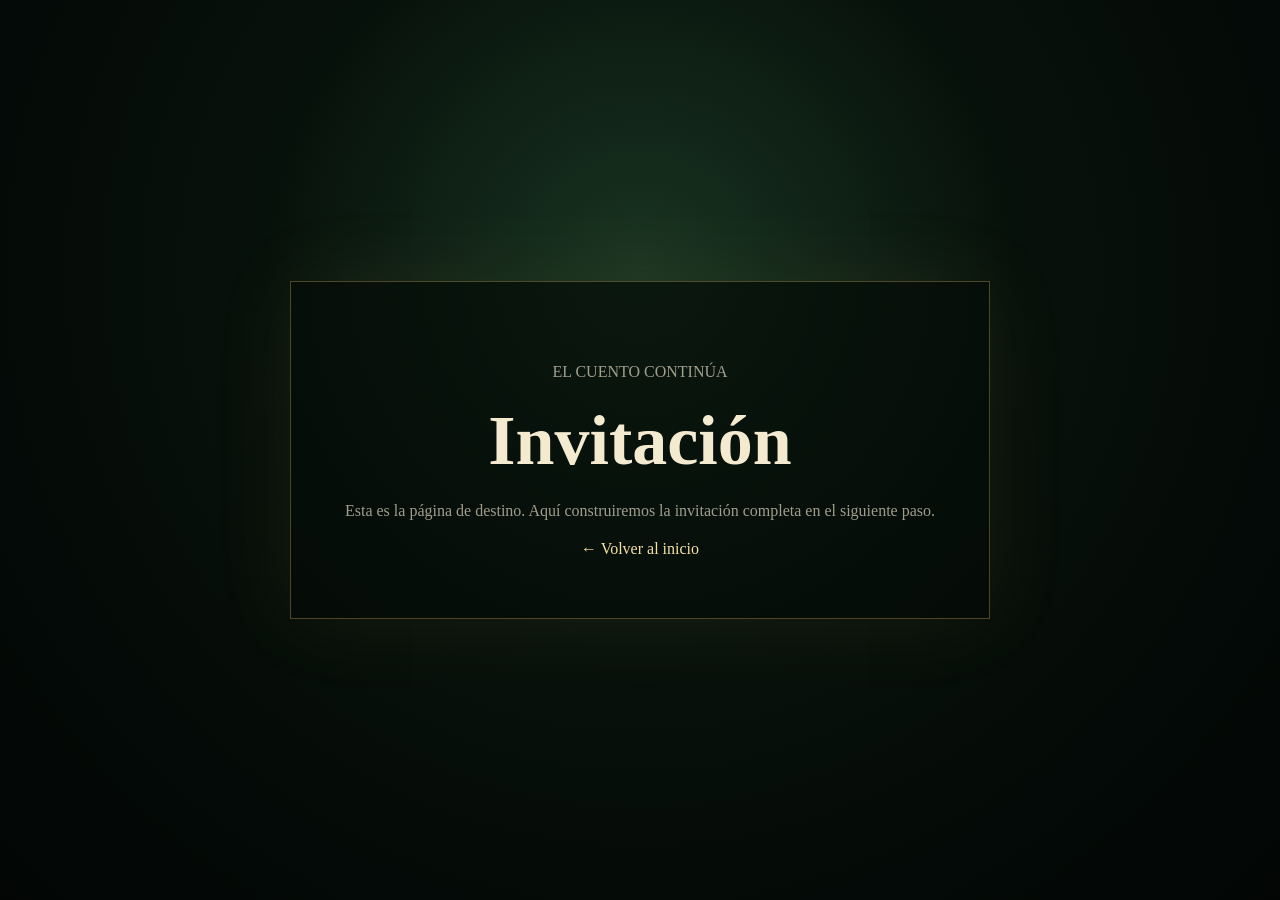
==== invitacion.html @ 0c0e3d4e "Primer commit - pagina de 15 años" ====
<!DOCTYPE html>
<html lang="es">
<head>
  <meta charset="UTF-8">
  <meta name="viewport" content="width=device-width, initial-scale=1.0">
  <meta name="theme-color" content="#07130d">
  <title>Luciana · Invitación</title>
  <style>
    :root { color-scheme: dark; }
    * { box-sizing: border-box; }
    body {
      margin: 0; min-height: 100vh; display: grid; place-items: center;
      padding: 24px; background:
      radial-gradient(circle at 50% 30%, #193421 0, #07110b 42%, #020504 100%);
      color: #f4ead0; font-family: Georgia, serif; text-align: center;
    }
    .card {
      width: min(700px, 100%); padding: 60px 28px;
      border: 1px solid rgba(216,174,91,.35);
      box-shadow: 0 0 80px rgba(216,174,91,.08);
      background: rgba(5,12,8,.7);
    }
    h1 { margin: 0; font-family: Georgia, serif; font-size: clamp(38px, 8vw, 70px); }
    p { color: rgba(244,234,208,.65); line-height: 1.7; }
    a { color: #f5dfa4; text-decoration: none; }
  </style>
</head>
<body>
  <main class="card">
    <p>EL CUENTO CONTINÚA</p>
    <h1>Invitación</h1>
    <p>Esta es la página de destino. Aquí construiremos la invitación completa en el siguiente paso.</p>
    <a href="index.html">← Volver al inicio</a>
  </main>
</body>
</html>
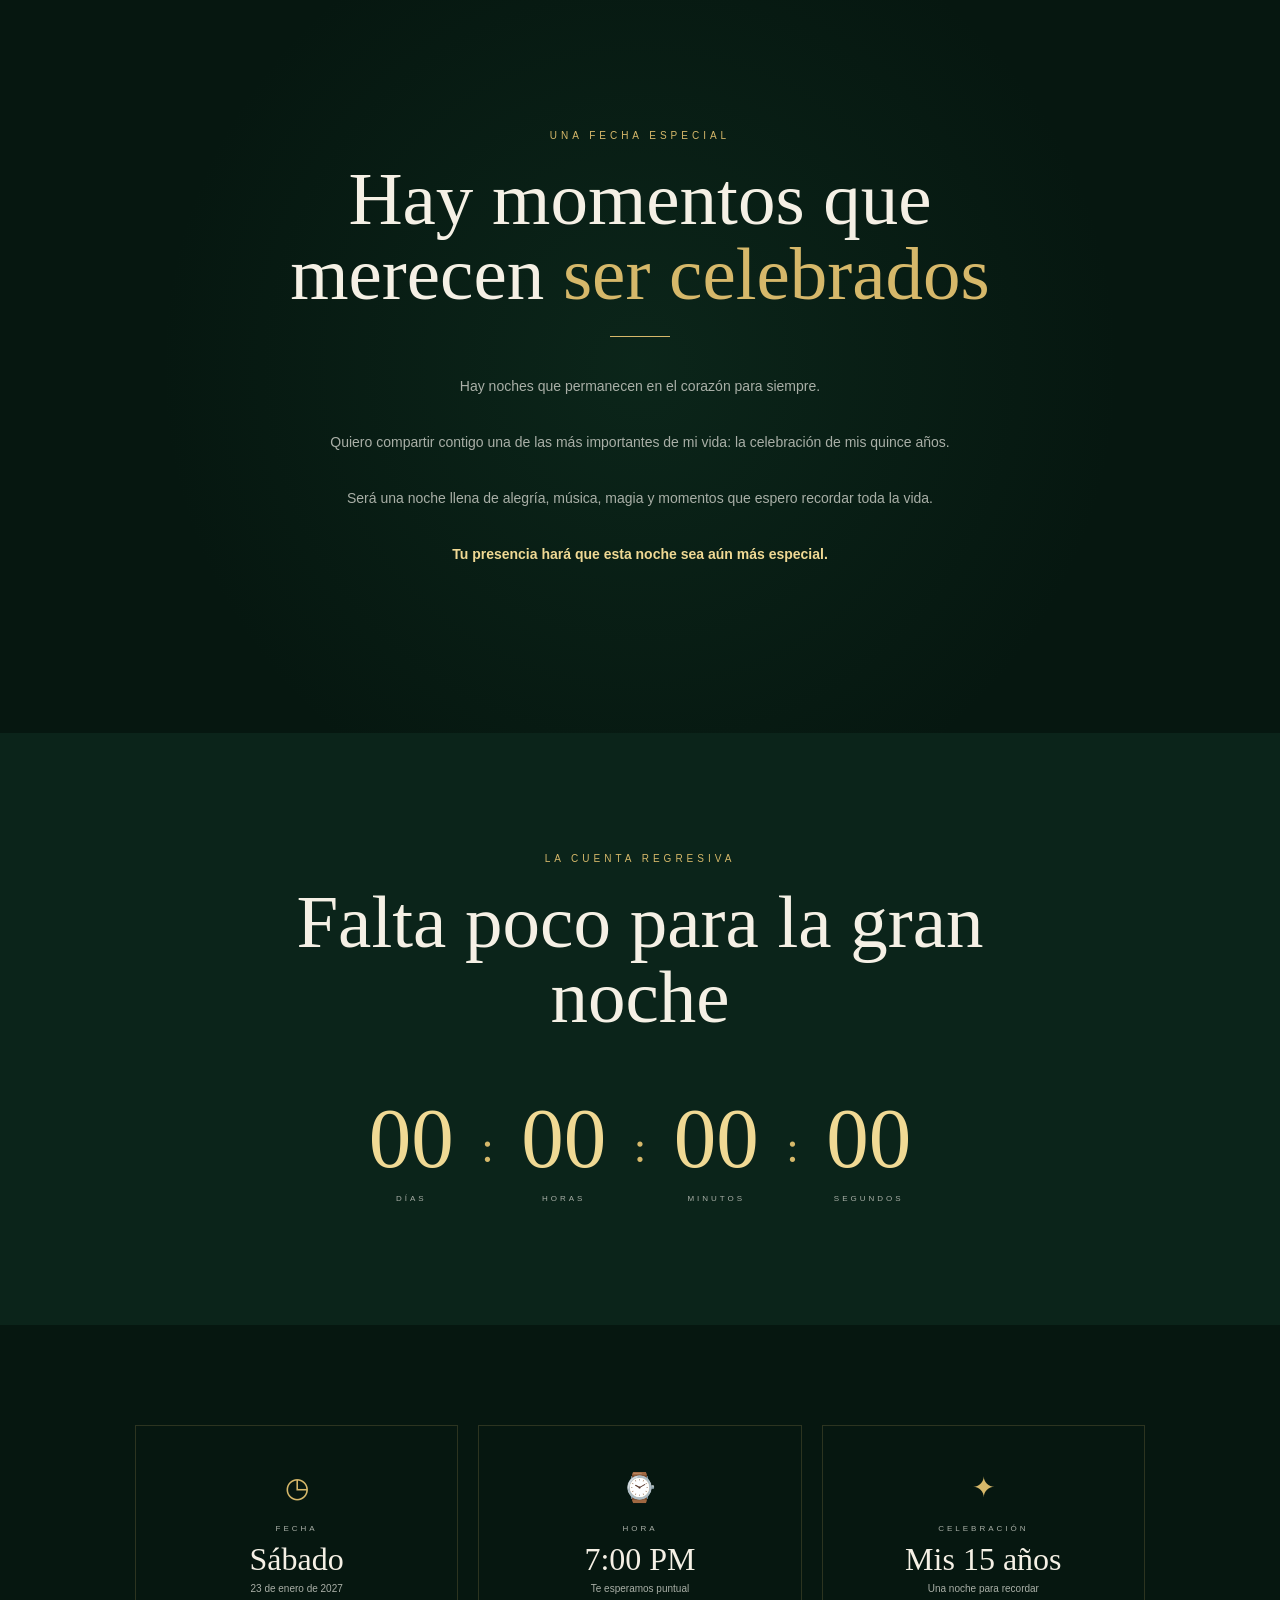
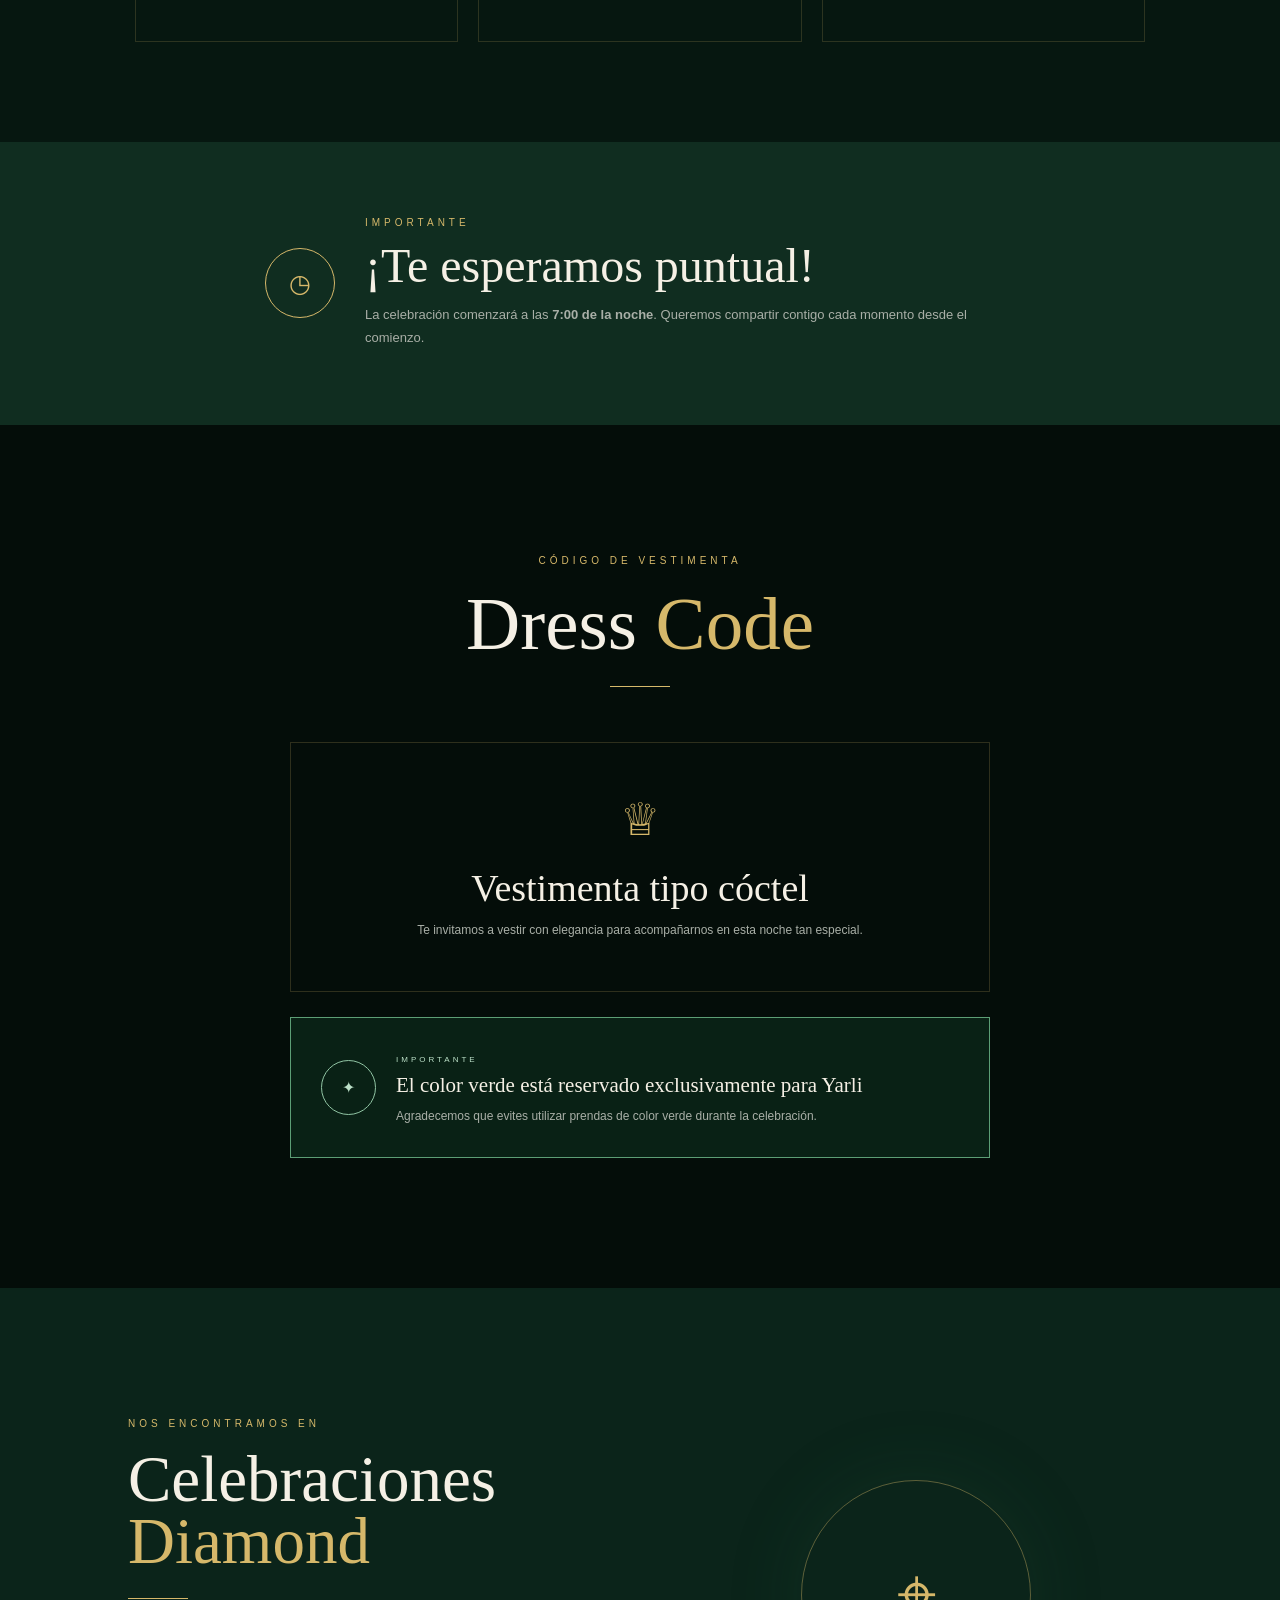
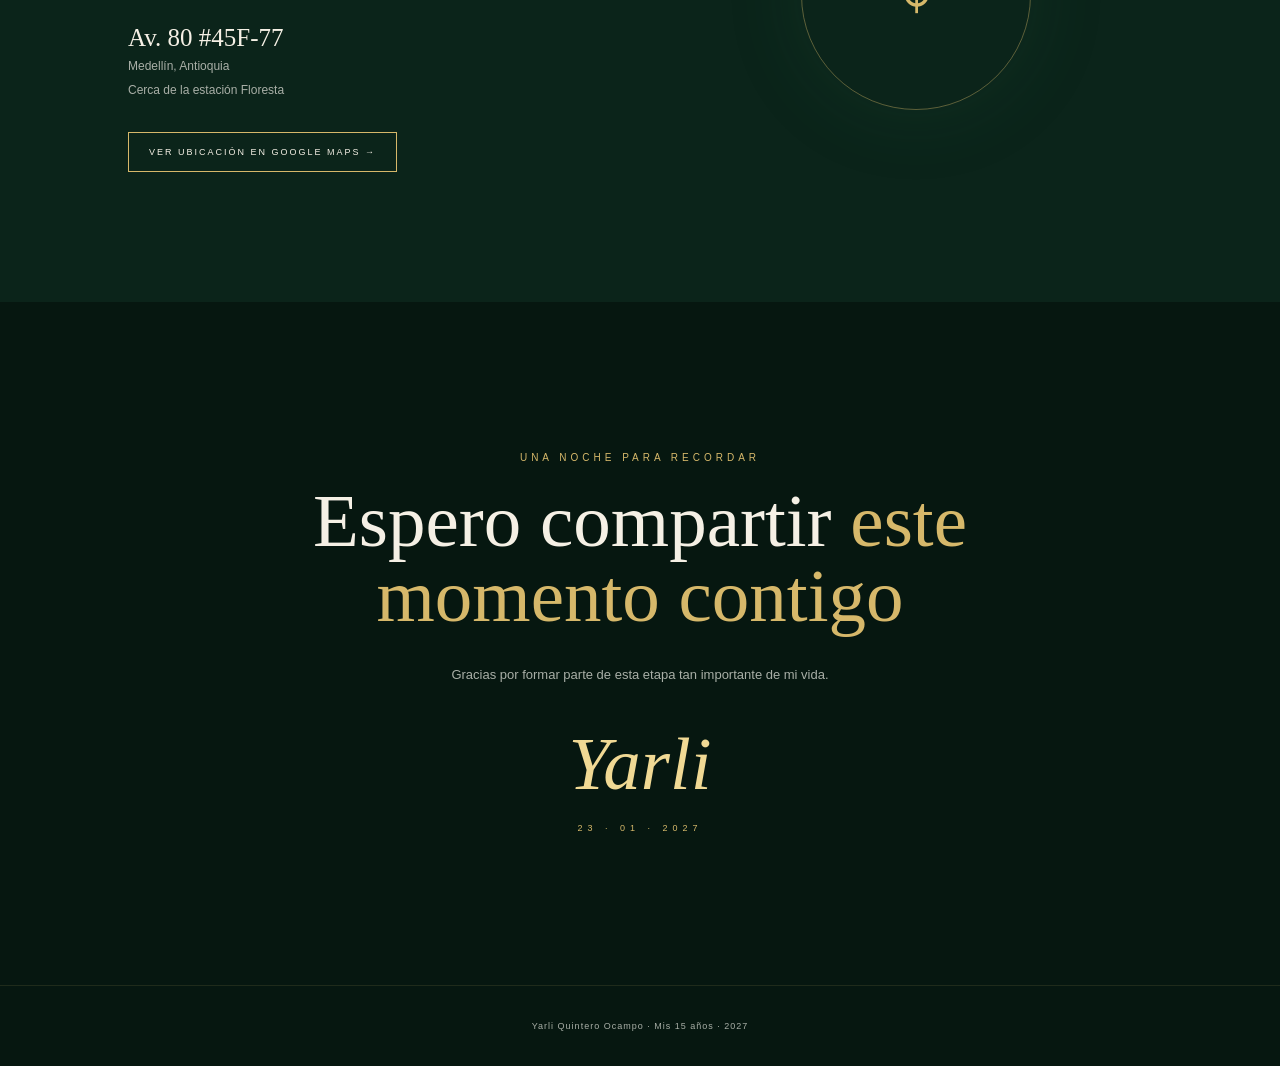
==== commit 3e33beb0: "paguina 2" ====
--- a/invitacion.html
+++ b/invitacion.html
@@ -3,34 +3,126 @@
 <head>
   <meta charset="UTF-8">
   <meta name="viewport" content="width=device-width, initial-scale=1.0">
-  <meta name="theme-color" content="#07130d">
-  <title>Luciana · Invitación</title>
-  <style>
-    :root { color-scheme: dark; }
-    * { box-sizing: border-box; }
-    body {
-      margin: 0; min-height: 100vh; display: grid; place-items: center;
-      padding: 24px; background:
-      radial-gradient(circle at 50% 30%, #193421 0, #07110b 42%, #020504 100%);
-      color: #f4ead0; font-family: Georgia, serif; text-align: center;
-    }
-    .card {
-      width: min(700px, 100%); padding: 60px 28px;
-      border: 1px solid rgba(216,174,91,.35);
-      box-shadow: 0 0 80px rgba(216,174,91,.08);
-      background: rgba(5,12,8,.7);
-    }
-    h1 { margin: 0; font-family: Georgia, serif; font-size: clamp(38px, 8vw, 70px); }
-    p { color: rgba(244,234,208,.65); line-height: 1.7; }
-    a { color: #f5dfa4; text-decoration: none; }
-  </style>
+  <meta name="theme-color" content="#071a14">
+  <title>Yarli Quintero Ocampo | Mis 15</title>
+  <link rel="stylesheet" href="style.css">
 </head>
 <body>
-  <main class="card">
-    <p>EL CUENTO CONTINÚA</p>
-    <h1>Invitación</h1>
-    <p>Esta es la página de destino. Aquí construiremos la invitación completa en el siguiente paso.</p>
-    <a href="index.html">← Volver al inicio</a>
+
+ 
+
+    <section id="invitacion" class="section">
+      <p class="label">UNA FECHA ESPECIAL</p>
+      <h2>Hay momentos que merecen <em>ser celebrados</em></h2>
+      <div class="gold-line"></div>
+      <p class="text">
+        Hay noches que permanecen en el corazón para siempre.
+        <br><br>
+        Quiero compartir contigo una de las más importantes de mi vida:
+        la celebración de mis quince años.
+        <br><br>
+        Será una noche llena de alegría, música, magia y momentos
+        que espero recordar toda la vida.
+        <br><br>
+        <strong>Tu presencia hará que esta noche sea aún más especial.</strong>
+      </p>
+    </section>
+
+    <section class="countdown-section">
+      <p class="label">LA CUENTA REGRESIVA</p>
+      <h2>Falta poco para la gran noche</h2>
+      <div class="countdown">
+        <div><b id="days">00</b><small>Días</small></div>
+        <i>:</i>
+        <div><b id="hours">00</b><small>Horas</small></div>
+        <i>:</i>
+        <div><b id="minutes">00</b><small>Minutos</small></div>
+        <i>:</i>
+        <div><b id="seconds">00</b><small>Segundos</small></div>
+      </div>
+    </section>
+
+    <section class="details">
+      <article>
+        <span>◷</span>
+        <p>FECHA</p>
+        <h3>Sábado</h3>
+        <small>23 de enero de 2027</small>
+      </article>
+      <article>
+        <span>⌚</span>
+        <p>HORA</p>
+        <h3>7:00 PM</h3>
+        <small>Te esperamos puntual</small>
+      </article>
+      <article>
+        <span>✦</span>
+        <p>CELEBRACIÓN</p>
+        <h3>Mis 15 años</h3>
+        <small>Una noche para recordar</small>
+      </article>
+    </section>
+
+    <section class="punctuality">
+      <div class="clock">◷</div>
+      <div>
+        <p class="label">IMPORTANTE</p>
+        <h2>¡Te esperamos puntual!</h2>
+        <p>La celebración comenzará a las <strong>7:00 de la noche</strong>.
+        Queremos compartir contigo cada momento desde el comienzo.</p>
+      </div>
+    </section>
+
+    <section id="vestimenta" class="section dress">
+      <p class="label">CÓDIGO DE VESTIMENTA</p>
+      <h2>Dress <em>Code</em></h2>
+      <div class="gold-line"></div>
+
+      <div class="dress-card">
+        <div class="dress-icon">♕</div>
+        <h3>Vestimenta tipo cóctel</h3>
+        <p>Te invitamos a vestir con elegancia para acompañarnos en esta noche tan especial.</p>
+      </div>
+
+      <div class="green-warning">
+        <div class="warning-icon">✦</div>
+        <div>
+          <small>IMPORTANTE</small>
+          <h3>El color verde está reservado exclusivamente para Yarli</h3>
+          <p>Agradecemos que evites utilizar prendas de color verde durante la celebración.</p>
+        </div>
+      </div>
+    </section>
+
+    <section id="lugar" class="location">
+      <div>
+        <p class="label">NOS ENCONTRAMOS EN</p>
+        <h2>Celebraciones <em>Diamond</em></h2>
+        <div class="gold-line left"></div>
+        <p class="address"><strong>Av. 80 #45F-77</strong><br>
+          Medellín, Antioquia<br>
+          Cerca de la estación Floresta</p>
+        <a class="map" target="_blank" rel="noopener"
+           href="https://www.google.com/maps/search/?api=1&query=Av.%2080%20%2345F-77%20Medell%C3%ADn">
+          Ver ubicación en Google Maps →
+        </a>
+      </div>
+      <div class="location-mark">⌖</div>
+    </section>
+
+    <section class="final">
+      <p class="label">UNA NOCHE PARA RECORDAR</p>
+      <h2>Espero compartir <em>este momento contigo</em></h2>
+      <p>Gracias por formar parte de esta etapa tan importante de mi vida.</p>
+      <div class="signature">Yarli</div>
+      <small>23 · 01 · 2027</small>
+    </section>
   </main>
+
+  <footer>
+    Yarli Quintero Ocampo · Mis 15 años · 2027
+  </footer>
+
+  <script src="script.js"></script>
 </body>
 </html>
--- a/style.css
+++ b/style.css
@@ -0,0 +1,49 @@
+*{box-sizing:border-box;margin:0;padding:0}
+html{scroll-behavior:smooth}
+:root{--dark:#061710;--deep:#0b241a;--green:#164532;--gold:#d6b86a;--gold2:#f0d994;--cream:#f5f0e5;--muted:#a9afa7}
+body{font-family:Arial,sans-serif;background:var(--dark);color:var(--cream);overflow-x:hidden}
+h1,h2,h3{font-family:Georgia,serif;font-weight:400}
+#intro{position:fixed;inset:0;z-index:9999;background:radial-gradient(circle,#173e2d,#071b13 50%,#020705);display:flex;align-items:center;justify-content:center;text-align:center;transition:opacity .8s,visibility .8s}
+#intro.hide{opacity:0;visibility:hidden}
+.intro-box{padding:30px;animation:up 1.2s ease}
+.ornament{color:var(--gold);font-size:30px;margin-bottom:20px}
+.intro-box>p,.label,.eyebrow{font-size:10px;letter-spacing:4px;color:var(--gold);text-transform:uppercase}
+.intro-box h1{font-size:clamp(80px,15vw,150px);line-height:.8;margin:25px 0 8px}
+.intro-box h2{font-size:22px;letter-spacing:5px}
+.intro-box span{font-size:11px;color:var(--muted);letter-spacing:2px}
+.line,.gold-line{width:60px;height:1px;background:var(--gold);margin:25px auto}
+#enter{display:block;margin:40px auto 0;padding:15px 25px;background:transparent;border:1px solid var(--gold);color:var(--cream);letter-spacing:2px;text-transform:uppercase;font-size:10px;cursor:pointer;transition:.3s}
+#enter:hover{background:var(--gold);color:#06100b}
+#navbar{position:fixed;top:0;left:0;right:0;z-index:1000;height:70px;padding:15px 5%;display:flex;align-items:center;justify-content:space-between;transition:.3s}
+#navbar.scrolled{background:rgba(3,12,8,.92);backdrop-filter:blur(10px)}
+.logo{border:1px solid var(--gold);border-radius:50%;width:40px;height:40px;display:grid;place-items:center;color:var(--gold);text-decoration:none;font-family:Georgia,serif;font-size:22px}
+nav{display:flex;gap:30px}
+nav a{color:var(--cream);text-decoration:none;text-transform:uppercase;font-size:9px;letter-spacing:2px}
+nav a:hover{color:var(--gold)}
+#musicBtn{width:40px;height:40px;border-radius:50%;border:1px solid var(--gold);background:transparent;color:var(--gold);cursor:pointer}
+.hero{min-height:100vh;display:grid;place-items:center;text-align:center;position:relative;overflow:hidden;background:radial-gradient(circle at 50% 35%,#1b5139 0%,#0b271c 35%,#030a07 85%)}
+.glow{position:absolute;width:600px;height:600px;border-radius:50%;background:rgba(67,143,101,.13);filter:blur(30px)}
+.hero-content{position:relative;z-index:2}
+.hero h1{font-size:clamp(90px,14vw,160px);line-height:.8;margin:25px 0 15px}
+.hero h2{font-size:20px;letter-spacing:6px;text-transform:uppercase}
+.hero .line{margin:30px auto}
+.age{font:32px Georgia,serif}.date{margin-top:12px;color:var(--gold);letter-spacing:5px;font-size:11px}
+.scroll{display:block;margin-top:55px;color:var(--cream);text-decoration:none;font-size:9px;letter-spacing:2px;text-transform:uppercase}
+.firefly{position:absolute;width:4px;height:4px;border-radius:50%;background:#e8d989;box-shadow:0 0 15px #e8d989;animation:fly 7s infinite}
+.f1{left:12%;top:55%}.f2{left:25%;top:25%;animation-delay:2s}.f3{left:78%;top:30%;animation-delay:1s}.f4{left:87%;top:65%;animation-delay:4s}
+.section{text-align:center;padding:130px 20px;background:radial-gradient(circle,rgba(30,88,60,.22),transparent 65%)}
+.section h2,.countdown-section h2,.final h2{font-size:clamp(45px,7vw,75px);line-height:1;margin:20px auto;max-width:850px}
+em{color:var(--gold);font-style:normal}.text{max-width:650px;margin:35px auto;line-height:2;color:var(--muted);font-size:14px}.text strong{color:var(--gold2)}
+.countdown-section{padding:120px 20px;text-align:center;background:var(--deep)}
+.countdown{display:flex;justify-content:center;align-items:center;gap:20px;margin-top:55px}
+.countdown div{min-width:100px}.countdown b{display:block;font:clamp(50px,8vw,85px) Georgia,serif;color:var(--gold2)}.countdown small{font-size:8px;letter-spacing:3px;text-transform:uppercase;color:var(--muted)}.countdown i{font:45px Georgia,serif;color:var(--gold)}
+.details{display:grid;grid-template-columns:repeat(3,1fr);gap:20px;max-width:1050px;margin:auto;padding:100px 20px}
+.details article{padding:45px 20px;text-align:center;border:1px solid rgba(214,184,106,.18);transition:.3s}.details article:hover{transform:translateY(-7px);border-color:rgba(214,184,106,.5)}
+.details span{font-size:28px;color:var(--gold)}.details p{font-size:8px;letter-spacing:3px;color:var(--muted);margin:20px 0 8px}.details h3{font-size:32px}.details small{font-size:10px;color:var(--muted)}
+.punctuality{padding:75px 8%;display:flex;align-items:center;justify-content:center;gap:30px;background:#102d20}.clock{width:70px;height:70px;border:1px solid var(--gold);border-radius:50%;display:grid;place-items:center;color:var(--gold);font-size:25px}.punctuality h2{font-size:48px;margin:10px 0}.punctuality p:last-child{max-width:650px;color:var(--muted);line-height:1.8;font-size:13px}
+.dress{background:#040d09}.dress-card{max-width:700px;margin:55px auto 25px;border:1px solid rgba(214,184,106,.2);padding:50px}.dress-icon{font-size:45px;color:var(--gold)}.dress-card h3{font-size:38px;margin:20px 0 10px}.dress-card p,.green-warning p{color:var(--muted);font-size:12px;line-height:1.8}
+.green-warning{max-width:700px;margin:auto;padding:30px;display:flex;align-items:center;text-align:left;gap:20px;border:1px solid #5c9e75;background:rgba(24,91,57,.25)}.warning-icon{width:55px;height:55px;border-radius:50%;border:1px solid #91c5a4;display:grid;place-items:center;color:#bce0c8;flex:none}.green-warning small{font-size:8px;letter-spacing:3px;color:#bce0c8}.green-warning h3{font-size:21px;line-height:1.4;margin:5px 0}
+.location{padding:130px 10%;background:var(--deep);display:grid;grid-template-columns:1fr 1fr;align-items:center;gap:80px}.location h2{font-size:65px;line-height:.95;margin:20px 0}.gold-line.left{margin:25px 0}.address{line-height:2;color:var(--muted);font-size:12px}.address strong{font:25px Georgia,serif;color:var(--cream)}.map{display:inline-block;margin-top:30px;padding:14px 20px;border:1px solid var(--gold);color:var(--cream);text-decoration:none;text-transform:uppercase;font-size:9px;letter-spacing:2px}.map:hover{background:var(--gold);color:#06100b}.location-mark{width:230px;height:230px;border:1px solid rgba(214,184,106,.4);border-radius:50%;display:grid;place-items:center;margin:auto;color:var(--gold);font-size:70px;box-shadow:0 0 80px rgba(40,110,72,.15)}
+.final{text-align:center;padding:150px 20px}.final>p:not(.label){max-width:500px;margin:30px auto;color:var(--muted);line-height:1.8;font-size:13px}.signature{font:italic 75px Georgia,serif;color:var(--gold2);margin:35px 0 10px}.final small{color:var(--gold);letter-spacing:5px;font-size:9px}footer{text-align:center;padding:35px;border-top:1px solid rgba(214,184,106,.12);color:var(--muted);font-size:9px;letter-spacing:1px}
+@keyframes up{from{opacity:0;transform:translateY(25px)}to{opacity:1;transform:none}}@keyframes fly{0%,100%{transform:translate(0,0);opacity:.2}50%{transform:translate(40px,-80px);opacity:1}}
+@media(max-width:700px){nav{display:none}.details{grid-template-columns:1fr}.countdown{gap:5px}.countdown div{min-width:55px}.countdown b{font-size:38px}.countdown i{font-size:25px}.punctuality{flex-direction:column;text-align:center}.location{grid-template-columns:1fr;gap:50px}.location{text-align:center}.gold-line.left{margin:25px auto}.location h2{font-size:52px}.green-warning{flex-direction:column;text-align:center}.dress-card{padding:35px 20px}.intro-box h1{font-size:90px}}
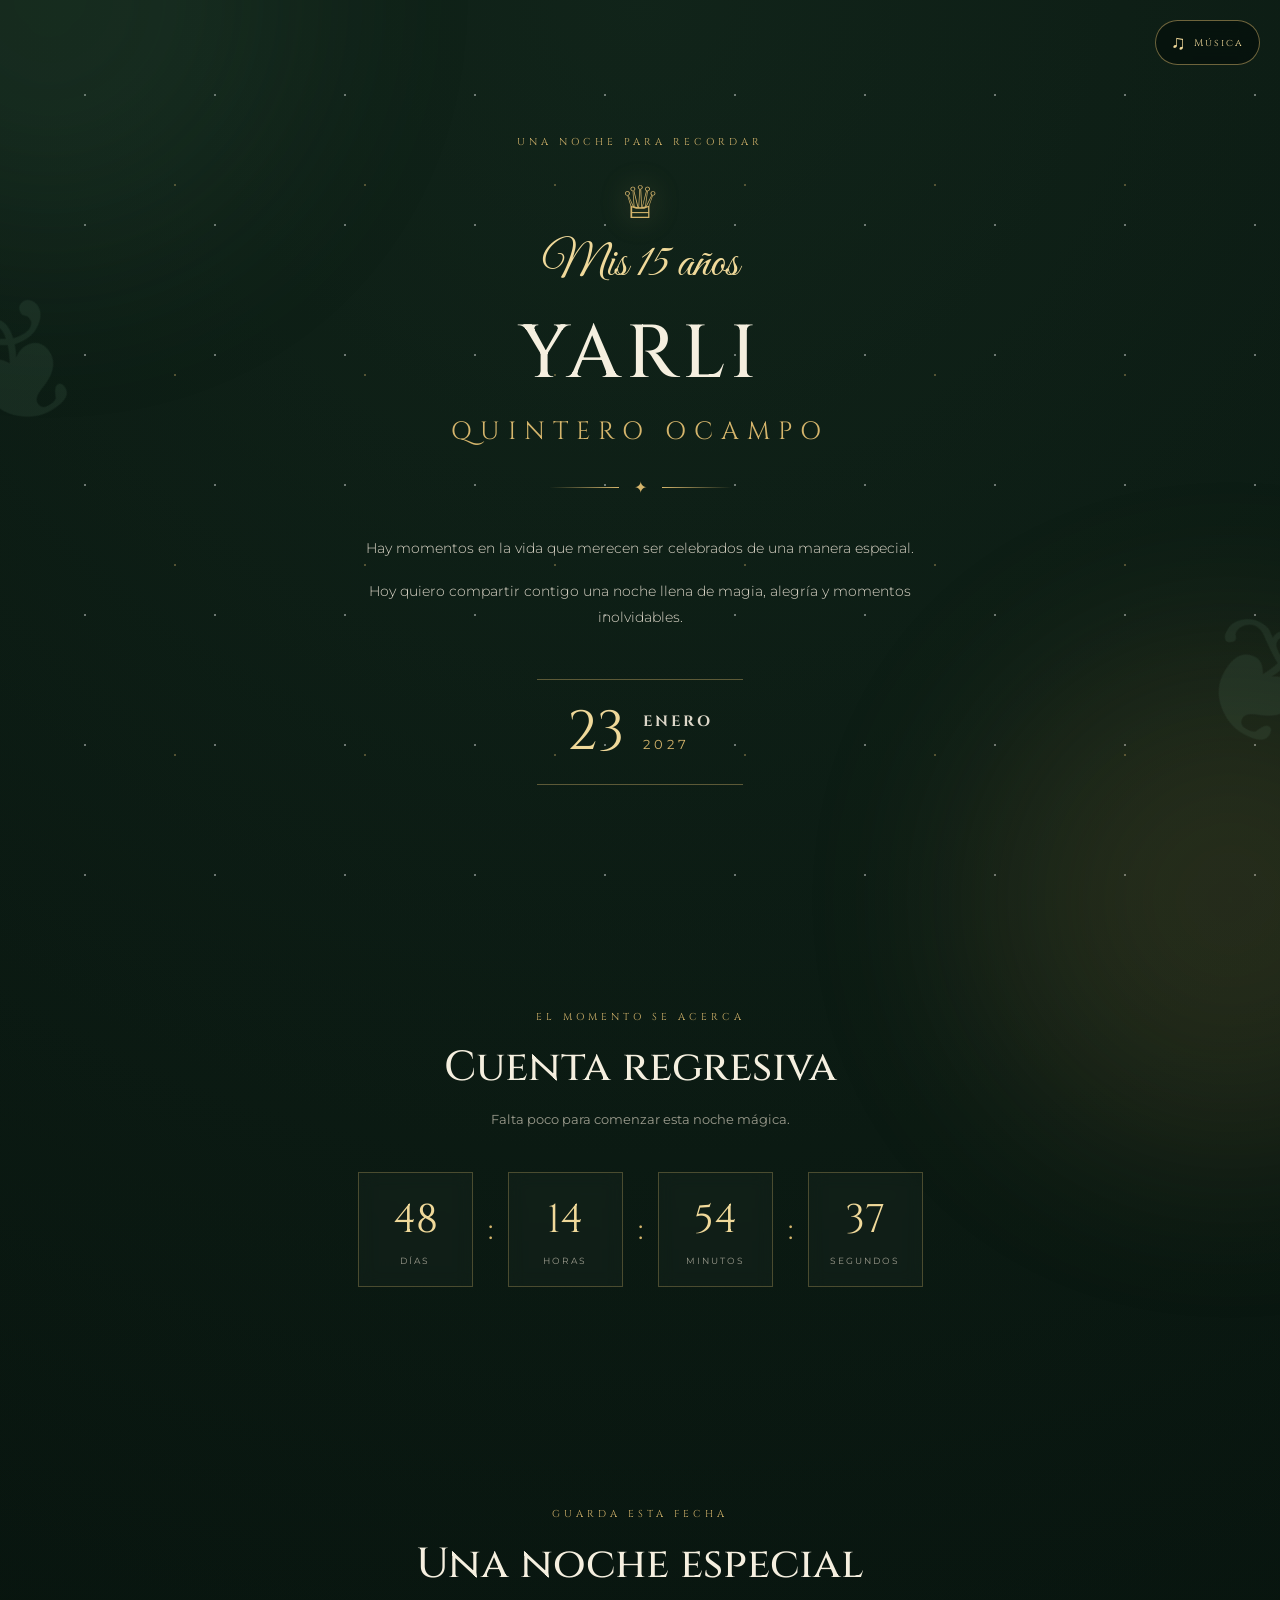
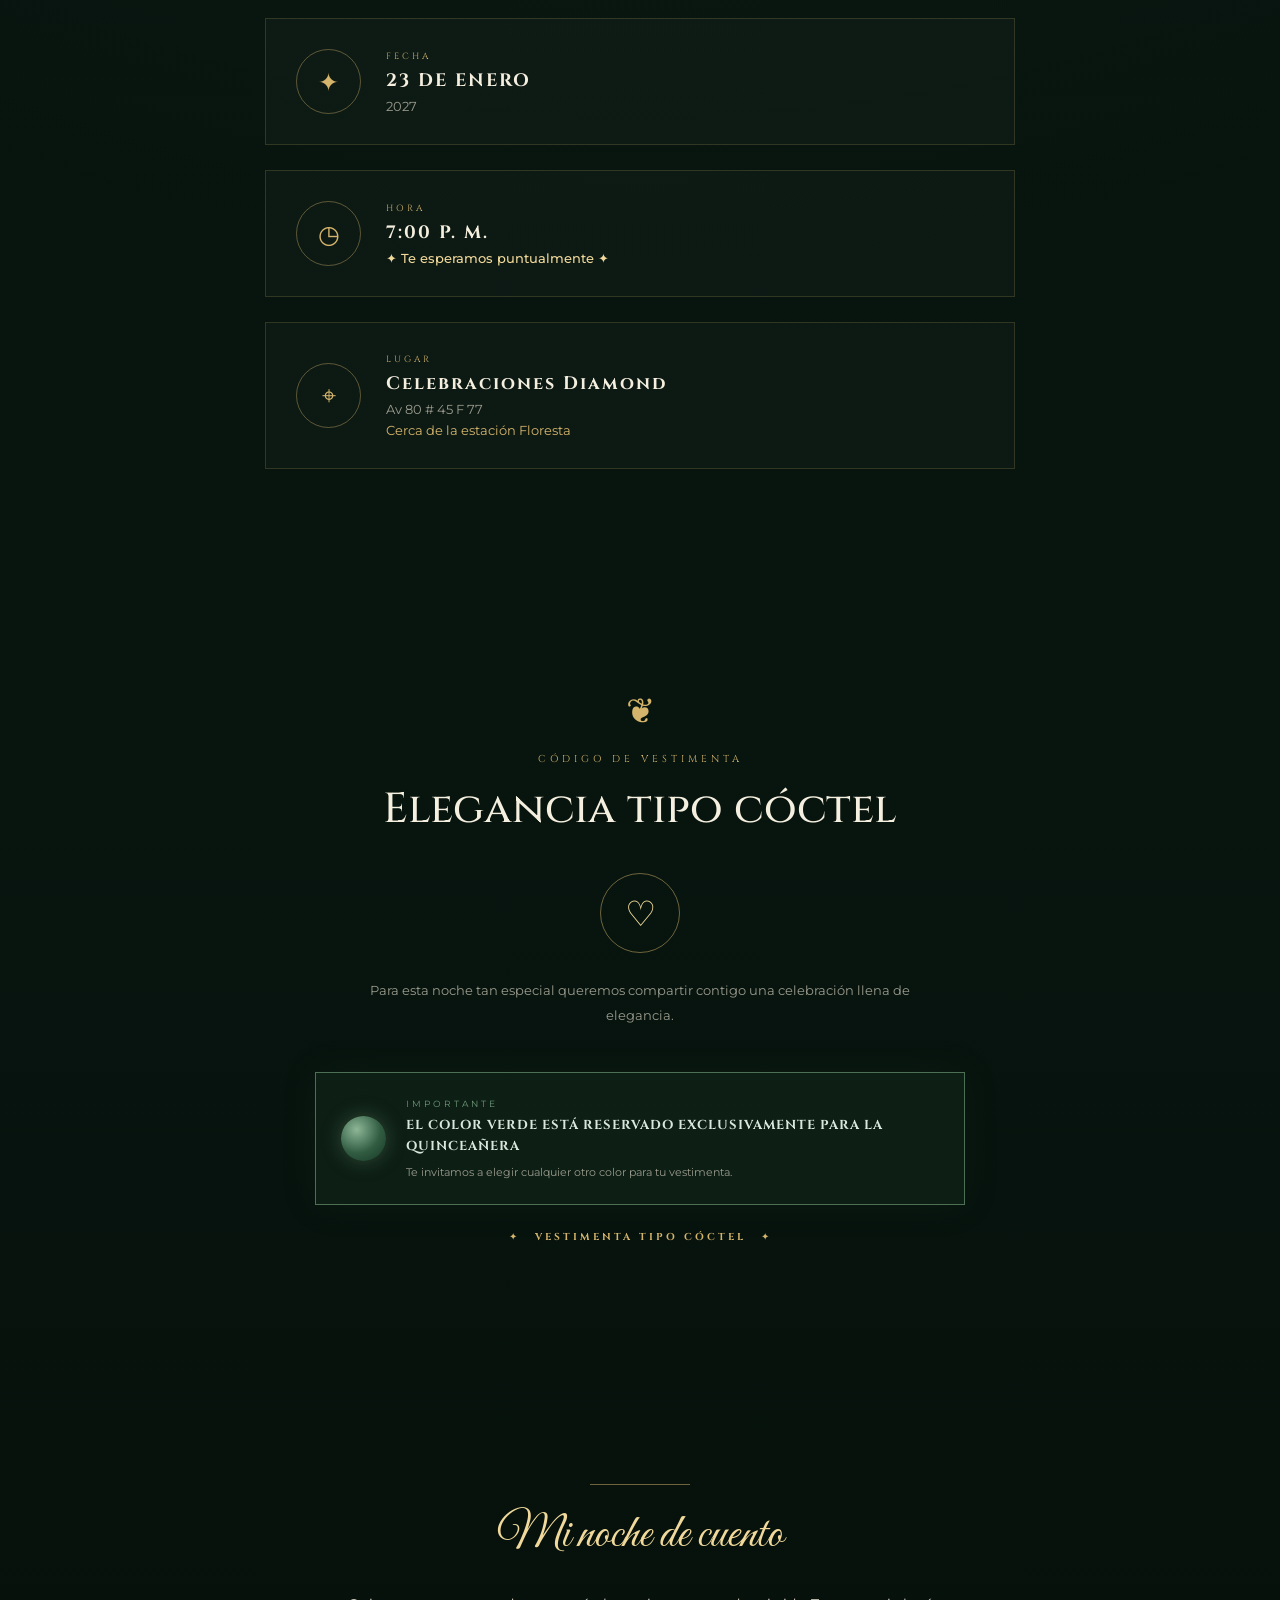
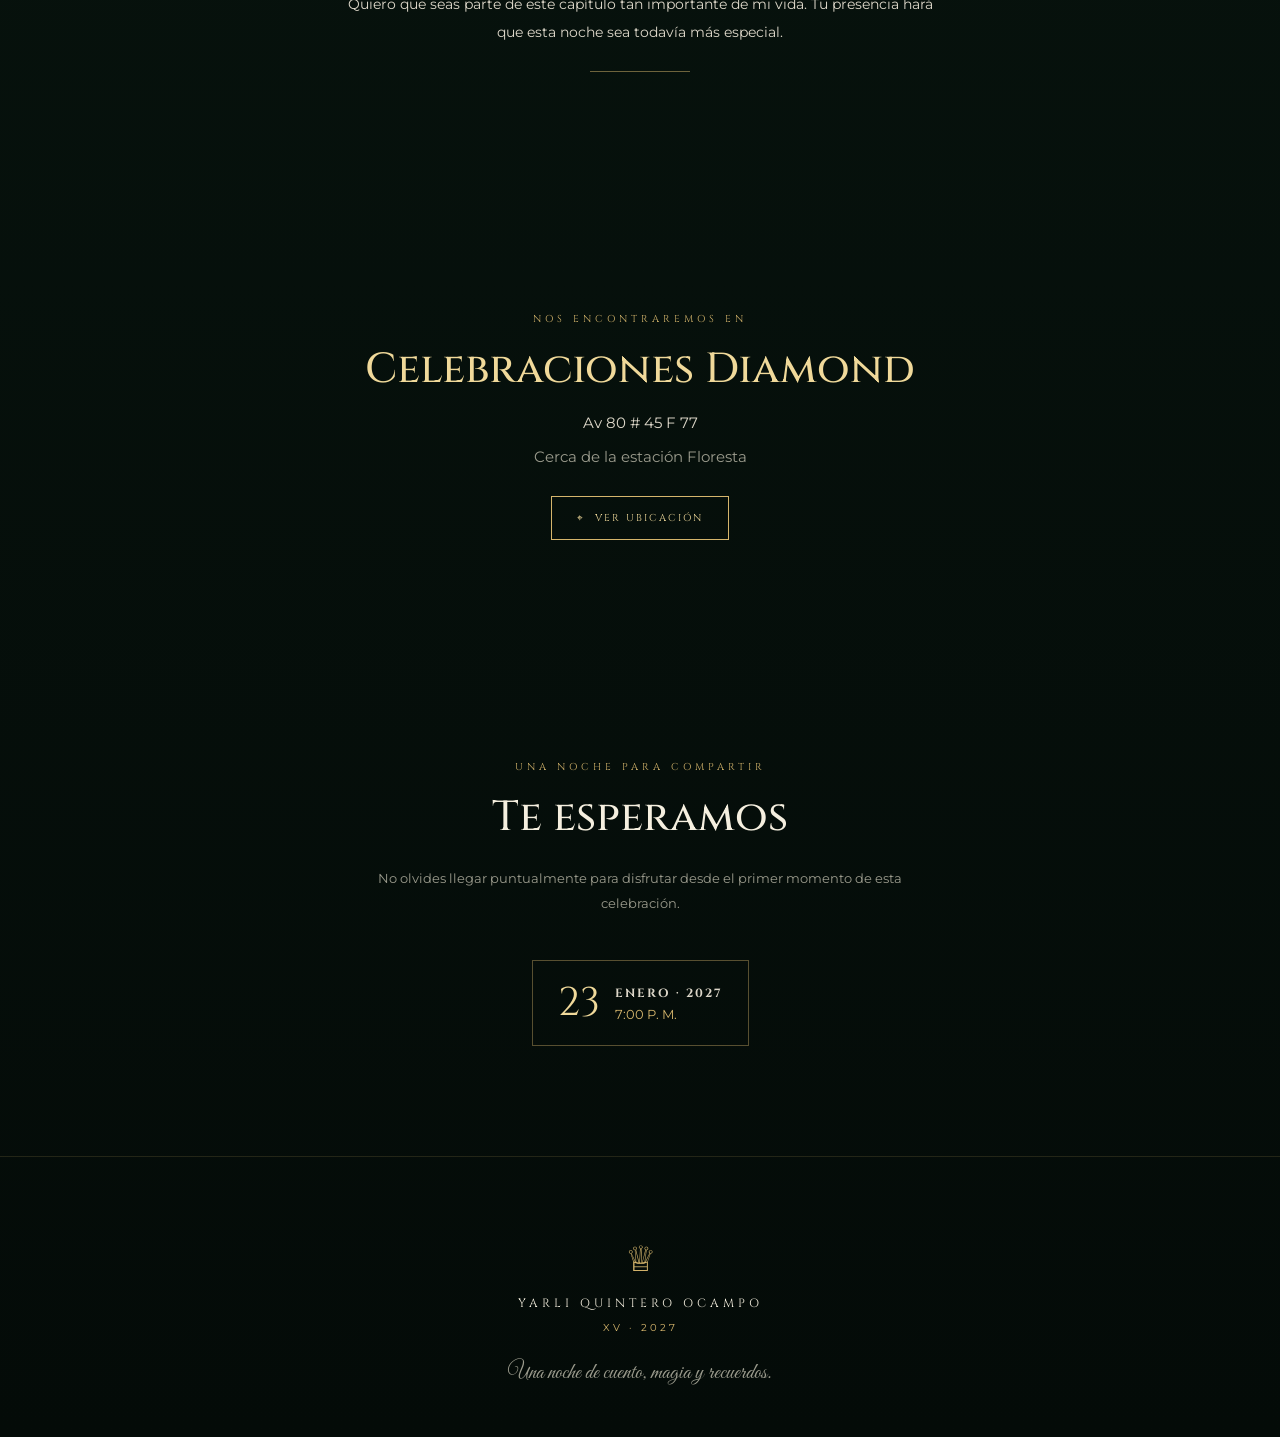
==== commit 7c2502ed: "agregando la nueva web" ====
--- a/invitacion.html
+++ b/invitacion.html
@@ -1,128 +1,346 @@
 <!DOCTYPE html>
 <html lang="es">
 <head>
-  <meta charset="UTF-8">
-  <meta name="viewport" content="width=device-width, initial-scale=1.0">
-  <meta name="theme-color" content="#071a14">
-  <title>Yarli Quintero Ocampo | Mis 15</title>
-  <link rel="stylesheet" href="style.css">
+    <meta charset="UTF-8">
+    <meta name="viewport" content="width=device-width, initial-scale=1.0, viewport-fit=cover">
+
+    <meta name="theme-color" content="#07130d">
+    <meta name="description" content="Invitación a los 15 años de Yarli Quintero Ocampo">
+
+    <title>Yarli Quintero Ocampo · Mis 15 Años</title>
+
+    <link rel="preconnect" href="https://fonts.googleapis.com">
+    <link rel="preconnect" href="https://fonts.gstatic.com" crossorigin>
+
+    <link href="https://fonts.googleapis.com/css2?family=Cinzel:wght@400;500;600;700&family=Great+Vibes&family=Montserrat:wght@300;400;500;600&display=swap" rel="stylesheet">
+
+    <link rel="stylesheet" href="invitacion.css">
 </head>
+
 <body>
 
- 
-
-    <section id="invitacion" class="section">
-      <p class="label">UNA FECHA ESPECIAL</p>
-      <h2>Hay momentos que merecen <em>ser celebrados</em></h2>
-      <div class="gold-line"></div>
-      <p class="text">
-        Hay noches que permanecen en el corazón para siempre.
-        <br><br>
-        Quiero compartir contigo una de las más importantes de mi vida:
-        la celebración de mis quince años.
-        <br><br>
-        Será una noche llena de alegría, música, magia y momentos
-        que espero recordar toda la vida.
-        <br><br>
-        <strong>Tu presencia hará que esta noche sea aún más especial.</strong>
-      </p>
-    </section>
-
+<div class="page">
+
+    <!-- Brillos ambientales -->
+    <div class="stars"></div>
+    <div class="glow glow-one"></div>
+    <div class="glow glow-two"></div>
+
+    <!-- Detalle decorativo -->
+    <div class="leaf leaf-one">❦</div>
+    <div class="leaf leaf-two">❦</div>
+
+    <!-- MÚSICA -->
+    <audio id="music" loop preload="auto">
+        <source src="assets/love-story.mp3" type="audio/mpeg">
+        Tu navegador no soporta audio.
+    </audio>
+
+    <!-- BOTÓN MÚSICA -->
+    <button class="music-button" id="musicButton" aria-label="Reproducir música">
+        <span class="music-icon">♫</span>
+        <span class="music-text">Música</span>
+    </button>
+
+
+    <!-- HERO -->
+    <header class="hero">
+
+        <p class="small-title">UNA NOCHE PARA RECORDAR</p>
+
+        <div class="crown">♕</div>
+
+        <p class="script">Mis 15 años</p>
+
+        <h1>
+            Yarli
+            <span>Quintero Ocampo</span>
+        </h1>
+
+        <div class="ornament">
+            <span></span>
+            ✦
+            <span></span>
+        </div>
+
+        <p class="invitation-text">
+            Hay momentos en la vida que merecen ser
+            celebrados de una manera especial.
+        </p>
+
+        <p class="invitation-text">
+            Hoy quiero compartir contigo una noche
+            llena de magia, alegría y momentos inolvidables.
+        </p>
+
+        <div class="date-hero">
+            <span>23</span>
+            <div>
+                <strong>ENERO</strong>
+                <small>2027</small>
+            </div>
+        </div>
+
+    </header>
+
+
+    <!-- CUENTA REGRESIVA -->
     <section class="countdown-section">
-      <p class="label">LA CUENTA REGRESIVA</p>
-      <h2>Falta poco para la gran noche</h2>
-      <div class="countdown">
-        <div><b id="days">00</b><small>Días</small></div>
-        <i>:</i>
-        <div><b id="hours">00</b><small>Horas</small></div>
-        <i>:</i>
-        <div><b id="minutes">00</b><small>Minutos</small></div>
-        <i>:</i>
-        <div><b id="seconds">00</b><small>Segundos</small></div>
-      </div>
-    </section>
-
+
+        <p class="section-label">EL MOMENTO SE ACERCA</p>
+
+        <h2>Cuenta regresiva</h2>
+
+        <p class="countdown-description">
+            Falta poco para comenzar esta noche mágica.
+        </p>
+
+        <div class="countdown" id="countdown">
+
+            <div class="time-box">
+                <span id="days">00</span>
+                <small>DÍAS</small>
+            </div>
+
+            <div class="separator">:</div>
+
+            <div class="time-box">
+                <span id="hours">00</span>
+                <small>HORAS</small>
+            </div>
+
+            <div class="separator">:</div>
+
+            <div class="time-box">
+                <span id="minutes">00</span>
+                <small>MINUTOS</small>
+            </div>
+
+            <div class="separator">:</div>
+
+            <div class="time-box">
+                <span id="seconds">00</span>
+                <small>SEGUNDOS</small>
+            </div>
+
+        </div>
+
+        <p class="event-started" id="eventStarted">
+            ✦ La celebración ha comenzado ✦
+        </p>
+
+    </section>
+
+
+    <!-- INFORMACIÓN -->
     <section class="details">
-      <article>
-        <span>◷</span>
-        <p>FECHA</p>
-        <h3>Sábado</h3>
-        <small>23 de enero de 2027</small>
-      </article>
-      <article>
-        <span>⌚</span>
-        <p>HORA</p>
-        <h3>7:00 PM</h3>
-        <small>Te esperamos puntual</small>
-      </article>
-      <article>
-        <span>✦</span>
-        <p>CELEBRACIÓN</p>
-        <h3>Mis 15 años</h3>
-        <small>Una noche para recordar</small>
-      </article>
-    </section>
-
-    <section class="punctuality">
-      <div class="clock">◷</div>
-      <div>
-        <p class="label">IMPORTANTE</p>
-        <h2>¡Te esperamos puntual!</h2>
-        <p>La celebración comenzará a las <strong>7:00 de la noche</strong>.
-        Queremos compartir contigo cada momento desde el comienzo.</p>
-      </div>
-    </section>
-
-    <section id="vestimenta" class="section dress">
-      <p class="label">CÓDIGO DE VESTIMENTA</p>
-      <h2>Dress <em>Code</em></h2>
-      <div class="gold-line"></div>
-
-      <div class="dress-card">
-        <div class="dress-icon">♕</div>
-        <h3>Vestimenta tipo cóctel</h3>
-        <p>Te invitamos a vestir con elegancia para acompañarnos en esta noche tan especial.</p>
-      </div>
-
-      <div class="green-warning">
-        <div class="warning-icon">✦</div>
-        <div>
-          <small>IMPORTANTE</small>
-          <h3>El color verde está reservado exclusivamente para Yarli</h3>
-          <p>Agradecemos que evites utilizar prendas de color verde durante la celebración.</p>
-        </div>
-      </div>
-    </section>
-
-    <section id="lugar" class="location">
-      <div>
-        <p class="label">NOS ENCONTRAMOS EN</p>
-        <h2>Celebraciones <em>Diamond</em></h2>
-        <div class="gold-line left"></div>
-        <p class="address"><strong>Av. 80 #45F-77</strong><br>
-          Medellín, Antioquia<br>
-          Cerca de la estación Floresta</p>
-        <a class="map" target="_blank" rel="noopener"
-           href="https://www.google.com/maps/search/?api=1&query=Av.%2080%20%2345F-77%20Medell%C3%ADn">
-          Ver ubicación en Google Maps →
+
+        <p class="section-label">GUARDA ESTA FECHA</p>
+
+        <h2>Una noche especial</h2>
+
+
+        <!-- FECHA -->
+        <article class="detail-card">
+
+            <div class="detail-icon">✦</div>
+
+            <div class="detail-content">
+                <span class="detail-title">FECHA</span>
+
+                <strong>23 DE ENERO</strong>
+
+                <p>2027</p>
+            </div>
+
+        </article>
+
+
+        <!-- HORA -->
+        <article class="detail-card important-time">
+
+            <div class="detail-icon">◷</div>
+
+            <div class="detail-content">
+
+                <span class="detail-title">HORA</span>
+
+                <strong>7:00 P. M.</strong>
+
+                <p class="punctual">
+                    ✦ Te esperamos puntualmente ✦
+                </p>
+
+            </div>
+
+        </article>
+
+
+        <!-- LUGAR -->
+        <article class="detail-card">
+
+            <div class="detail-icon">⌖</div>
+
+            <div class="detail-content">
+
+                <span class="detail-title">LUGAR</span>
+
+                <strong>Celebraciones Diamond</strong>
+
+                <p>
+                    Av 80 # 45 F 77
+                </p>
+
+                <p class="location-reference">
+                    Cerca de la estación Floresta
+                </p>
+
+            </div>
+
+        </article>
+
+    </section>
+
+
+    <!-- VESTIMENTA -->
+    <section class="dress-code">
+
+        <div class="dress-decoration">❦</div>
+
+        <p class="section-label">CÓDIGO DE VESTIMENTA</p>
+
+        <h2>Elegancia tipo cóctel</h2>
+
+        <div class="dress-icon">
+            ♡
+        </div>
+
+        <p class="dress-description">
+            Para esta noche tan especial queremos compartir
+            contigo una celebración llena de elegancia.
+        </p>
+
+        <div class="green-warning">
+
+            <div class="green-circle"></div>
+
+            <div>
+                <span>IMPORTANTE</span>
+
+                <strong>
+                    EL COLOR VERDE ESTÁ RESERVADO
+                    EXCLUSIVAMENTE PARA LA QUINCEAÑERA
+                </strong>
+
+                <p>
+                    Te invitamos a elegir cualquier otro color
+                    para tu vestimenta.
+                </p>
+            </div>
+
+        </div>
+
+        <div class="cocktail">
+            <span>✦</span>
+            <strong>VESTIMENTA TIPO CÓCTEL</strong>
+            <span>✦</span>
+        </div>
+
+    </section>
+
+
+    <!-- MENSAJE -->
+    <section class="message">
+
+        <div class="message-line"></div>
+
+        <p class="script">
+            Mi noche de cuento
+        </p>
+
+        <p>
+            Quiero que seas parte de este capítulo tan importante
+            de mi vida. Tu presencia hará que esta noche sea
+            todavía más especial.
+        </p>
+
+        <div class="message-line"></div>
+
+    </section>
+
+
+    <!-- UBICACIÓN -->
+    <section class="location">
+
+        <p class="section-label">NOS ENCONTRAREMOS EN</p>
+
+        <h2>Celebraciones Diamond</h2>
+
+        <p>
+            Av 80 # 45 F 77
+        </p>
+
+        <p class="location-small">
+            Cerca de la estación Floresta
+        </p>
+
+        <a
+            class="map-button"
+            href="https://www.google.com/maps/search/?api=1&query=Av%2080%20%2345%20F%2077%20Medell%C3%ADn"
+            target="_blank"
+            rel="noopener noreferrer"
+        >
+            <span>⌖</span>
+            VER UBICACIÓN
         </a>
-      </div>
-      <div class="location-mark">⌖</div>
-    </section>
-
-    <section class="final">
-      <p class="label">UNA NOCHE PARA RECORDAR</p>
-      <h2>Espero compartir <em>este momento contigo</em></h2>
-      <p>Gracias por formar parte de esta etapa tan importante de mi vida.</p>
-      <div class="signature">Yarli</div>
-      <small>23 · 01 · 2027</small>
-    </section>
-  </main>
-
-  <footer>
-    Yarli Quintero Ocampo · Mis 15 años · 2027
-  </footer>
-
-  <script src="script.js"></script>
+
+    </section>
+
+
+    <!-- CONFIRMACIÓN -->
+    <section class="confirmation">
+
+        <p class="section-label">UNA NOCHE PARA COMPARTIR</p>
+
+        <h2>Te esperamos</h2>
+
+        <p>
+            No olvides llegar puntualmente para disfrutar
+            desde el primer momento de esta celebración.
+        </p>
+
+        <div class="final-date">
+            <span>23</span>
+            <div>
+                <strong>ENERO · 2027</strong>
+                <small>7:00 P. M.</small>
+            </div>
+        </div>
+
+    </section>
+
+
+    <!-- FOOTER -->
+    <footer>
+
+        <div class="footer-crown">♕</div>
+
+        <p class="footer-name">
+            YARLI QUINTERO OCAMPO
+        </p>
+
+        <span>XV · 2027</span>
+
+        <p class="footer-note">
+            Una noche de cuento, magia y recuerdos.
+        </p>
+
+    </footer>
+
+</div>
+
+
+<script src="invitacion.js"></script>
+
 </body>
-</html>
+</html>
--- a/invitacion.css
+++ b/invitacion.css
@@ -0,0 +1,915 @@
+* {
+    margin: 0;
+    padding: 0;
+    box-sizing: border-box;
+}
+
+:root {
+    --background: #06110c;
+    --background-two: #0a1912;
+    --green: #315c42;
+    --green-light: #6f9b79;
+    --gold: #d5b56c;
+    --gold-light: #f0d99a;
+    --cream: #f5efdf;
+    --text: #ddd7c9;
+    --muted: #9b9b8d;
+}
+
+html {
+    scroll-behavior: smooth;
+}
+
+body {
+    min-height: 100vh;
+    background:
+        radial-gradient(
+            circle at 50% 0%,
+            rgba(49, 92, 66, 0.25),
+            transparent 40%
+        ),
+        linear-gradient(
+            180deg,
+            #06110c 0%,
+            #08150f 50%,
+            #040b08 100%
+        );
+
+    color: var(--text);
+    font-family: "Montserrat", sans-serif;
+    overflow-x: hidden;
+}
+
+.page {
+    position: relative;
+    min-height: 100vh;
+    overflow: hidden;
+}
+
+
+/* =========================
+   FONDO
+========================= */
+
+.stars {
+    position: fixed;
+    inset: 0;
+    pointer-events: none;
+    opacity: 0.5;
+    background-image:
+        radial-gradient(circle, rgba(255,255,255,.8) 1px, transparent 1px),
+        radial-gradient(circle, rgba(213,181,108,.7) 1px, transparent 1px);
+
+    background-size:
+        130px 130px,
+        190px 190px;
+
+    background-position:
+        20px 30px,
+        80px 90px;
+}
+
+.glow {
+    position: fixed;
+    width: 500px;
+    height: 500px;
+    border-radius: 50%;
+    filter: blur(100px);
+    pointer-events: none;
+    opacity: .15;
+}
+
+.glow-one {
+    background: #4e805d;
+    top: -250px;
+    left: -200px;
+}
+
+.glow-two {
+    background: #b9934b;
+    bottom: -250px;
+    right: -200px;
+}
+
+.leaf {
+    position: fixed;
+    color: rgba(111,155,121,.12);
+    font-size: 160px;
+    pointer-events: none;
+}
+
+.leaf-one {
+    left: -50px;
+    top: 30%;
+    transform: rotate(-30deg);
+}
+
+.leaf-two {
+    right: -50px;
+    top: 65%;
+    transform: rotate(30deg);
+}
+
+
+/* =========================
+   MÚSICA
+========================= */
+
+.music-button {
+    position: fixed;
+    top: 20px;
+    right: 20px;
+    z-index: 1000;
+
+    display: flex;
+    align-items: center;
+    gap: 8px;
+
+    padding: 10px 15px;
+
+    border: 1px solid rgba(213,181,108,.5);
+    border-radius: 50px;
+
+    background: rgba(6,17,12,.8);
+    backdrop-filter: blur(10px);
+
+    color: var(--gold-light);
+
+    cursor: pointer;
+
+    transition: .3s ease;
+}
+
+.music-button:hover {
+    border-color: var(--gold);
+    transform: translateY(-2px);
+}
+
+.music-icon {
+    font-size: 20px;
+}
+
+.music-text {
+    font-family: "Cinzel", serif;
+    font-size: 10px;
+    letter-spacing: 2px;
+}
+
+
+/* =========================
+   HERO
+========================= */
+
+.hero {
+    position: relative;
+    z-index: 2;
+
+    min-height: 100vh;
+
+    display: flex;
+    flex-direction: column;
+    align-items: center;
+    justify-content: center;
+
+    text-align: center;
+
+    padding: 100px 25px 80px;
+}
+
+.small-title,
+.section-label {
+    color: var(--gold);
+    font-family: "Cinzel", serif;
+    font-size: 10px;
+    letter-spacing: 4px;
+}
+
+.crown {
+    color: var(--gold);
+    font-size: 45px;
+    margin: 25px 0 5px;
+    text-shadow: 0 0 30px rgba(213,181,108,.4);
+}
+
+.script {
+    color: var(--gold-light);
+    font-family: "Great Vibes", cursive;
+    font-size: 48px;
+}
+
+.hero h1 {
+    margin-top: 10px;
+
+    color: var(--cream);
+
+    font-family: "Cinzel", serif;
+    font-weight: 500;
+    font-size: clamp(38px, 8vw, 75px);
+
+    letter-spacing: 5px;
+    text-transform: uppercase;
+}
+
+.hero h1 span {
+    display: block;
+
+    margin-top: 10px;
+
+    font-size: clamp(16px, 3vw, 25px);
+    letter-spacing: 8px;
+    font-weight: 400;
+
+    color: var(--gold);
+}
+
+.ornament {
+    display: flex;
+    align-items: center;
+    justify-content: center;
+    gap: 15px;
+
+    margin: 30px 0;
+
+    color: var(--gold);
+}
+
+.ornament span {
+    width: 70px;
+    height: 1px;
+    background: linear-gradient(
+        90deg,
+        transparent,
+        var(--gold)
+    );
+}
+
+.ornament span:last-child {
+    transform: rotate(180deg);
+}
+
+.invitation-text {
+    max-width: 600px;
+
+    margin: 8px auto;
+
+    color: var(--text);
+
+    font-size: 14px;
+    line-height: 1.9;
+    font-weight: 300;
+}
+
+.date-hero {
+    display: flex;
+    align-items: center;
+    gap: 18px;
+
+    margin-top: 40px;
+
+    padding: 15px 30px;
+
+    border-top: 1px solid rgba(213,181,108,.4);
+    border-bottom: 1px solid rgba(213,181,108,.4);
+}
+
+.date-hero > span {
+    font-family: "Cinzel", serif;
+    font-size: 55px;
+    color: var(--gold-light);
+}
+
+.date-hero div {
+    display: flex;
+    flex-direction: column;
+    align-items: flex-start;
+}
+
+.date-hero strong {
+    font-family: "Cinzel", serif;
+    font-size: 15px;
+    letter-spacing: 3px;
+}
+
+.date-hero small {
+    margin-top: 4px;
+    color: var(--gold);
+    letter-spacing: 4px;
+}
+
+
+/* =========================
+   SECCIONES
+========================= */
+
+.countdown-section,
+.details,
+.dress-code,
+.message,
+.location,
+.confirmation {
+    position: relative;
+    z-index: 2;
+
+    max-width: 900px;
+    margin: auto;
+
+    padding: 110px 25px;
+    text-align: center;
+}
+
+h2 {
+    margin-top: 15px;
+
+    font-family: "Cinzel", serif;
+    font-weight: 500;
+
+    font-size: clamp(28px, 5vw, 42px);
+
+    color: var(--cream);
+}
+
+.countdown-description {
+    margin-top: 15px;
+
+    color: var(--muted);
+    font-size: 13px;
+}
+
+
+/* =========================
+   CONTADOR
+========================= */
+
+.countdown {
+    display: flex;
+    justify-content: center;
+    align-items: center;
+
+    gap: 15px;
+
+    margin-top: 45px;
+}
+
+.time-box {
+    min-width: 115px;
+
+    padding: 20px 10px;
+
+    border: 1px solid rgba(213,181,108,.3);
+
+    background: rgba(255,255,255,.025);
+
+    backdrop-filter: blur(8px);
+}
+
+.time-box span {
+    display: block;
+
+    font-family: "Cinzel", serif;
+    font-size: 40px;
+
+    color: var(--gold-light);
+}
+
+.time-box small {
+    display: block;
+
+    margin-top: 8px;
+
+    color: var(--muted);
+
+    font-size: 9px;
+    letter-spacing: 2px;
+}
+
+.separator {
+    color: var(--gold);
+    font-size: 25px;
+}
+
+.event-started {
+    display: none;
+
+    margin-top: 35px;
+
+    color: var(--gold-light);
+    font-family: "Great Vibes", cursive;
+    font-size: 30px;
+}
+
+
+/* =========================
+   TARJETAS
+========================= */
+
+.details {
+    max-width: 800px;
+}
+
+.detail-card {
+    display: flex;
+    align-items: center;
+
+    margin-top: 25px;
+
+    padding: 30px;
+
+    border: 1px solid rgba(213,181,108,.18);
+
+    background: rgba(255,255,255,.025);
+
+    text-align: left;
+
+    transition: .3s ease;
+}
+
+.detail-card:hover {
+    border-color: rgba(213,181,108,.5);
+    transform: translateY(-3px);
+}
+
+.detail-icon {
+    width: 65px;
+    height: 65px;
+
+    display: flex;
+    align-items: center;
+    justify-content: center;
+
+    margin-right: 25px;
+
+    border: 1px solid rgba(213,181,108,.4);
+
+    border-radius: 50%;
+
+    color: var(--gold);
+
+    font-size: 25px;
+}
+
+.detail-content {
+    display: flex;
+    flex-direction: column;
+}
+
+.detail-title {
+    color: var(--gold);
+
+    font-family: "Cinzel", serif;
+
+    font-size: 9px;
+    letter-spacing: 3px;
+}
+
+.detail-content strong {
+    margin-top: 6px;
+
+    color: var(--cream);
+
+    font-family: "Cinzel", serif;
+
+    font-size: 18px;
+    letter-spacing: 2px;
+}
+
+.detail-content p {
+    margin-top: 5px;
+
+    color: var(--muted);
+
+    font-size: 13px;
+}
+
+.punctual {
+    color: var(--gold-light) !important;
+    font-weight: 500;
+}
+
+.location-reference {
+    color: var(--gold) !important;
+}
+
+
+/* =========================
+   VESTIMENTA
+========================= */
+
+.dress-code {
+    max-width: 800px;
+}
+
+.dress-decoration {
+    color: var(--gold);
+
+    font-size: 35px;
+    margin-bottom: 20px;
+}
+
+.dress-icon {
+    width: 80px;
+    height: 80px;
+
+    display: flex;
+    align-items: center;
+    justify-content: center;
+
+    margin: 35px auto 25px;
+
+    border: 1px solid rgba(213,181,108,.5);
+    border-radius: 50%;
+
+    color: var(--gold-light);
+    font-size: 35px;
+}
+
+.dress-description {
+    max-width: 550px;
+
+    margin: auto;
+
+    color: var(--muted);
+
+    font-size: 13px;
+    line-height: 1.9;
+}
+
+.green-warning {
+    display: flex;
+    align-items: center;
+
+    max-width: 650px;
+
+    margin: 45px auto 25px;
+
+    padding: 25px;
+
+    border: 1px solid rgba(111,155,121,.65);
+
+    background:
+        rgba(49,92,66,.16);
+
+    text-align: left;
+
+    box-shadow:
+        0 0 35px rgba(49,92,66,.1);
+}
+
+.green-circle {
+    flex-shrink: 0;
+
+    width: 45px;
+    height: 45px;
+
+    margin-right: 20px;
+
+    border-radius: 50%;
+
+    background:
+        radial-gradient(
+            circle at 35% 30%,
+            #8db696,
+            #315c42 55%,
+            #163724
+        );
+
+    box-shadow:
+        0 0 20px rgba(111,155,121,.35);
+}
+
+.green-warning span {
+    display: block;
+
+    margin-bottom: 6px;
+
+    color: var(--green-light);
+
+    font-size: 9px;
+    letter-spacing: 3px;
+}
+
+.green-warning strong {
+    display: block;
+
+    color: #d9e7dc;
+
+    font-family: "Cinzel", serif;
+
+    font-size: 13px;
+    line-height: 1.6;
+    letter-spacing: 1px;
+}
+
+.green-warning p {
+    margin-top: 8px;
+
+    color: var(--muted);
+
+    font-size: 11px;
+}
+
+.cocktail {
+    display: flex;
+    justify-content: center;
+    gap: 15px;
+
+    color: var(--gold);
+
+    font-family: "Cinzel", serif;
+
+    font-size: 10px;
+    letter-spacing: 3px;
+}
+
+
+/* =========================
+   MENSAJE
+========================= */
+
+.message {
+    max-width: 700px;
+}
+
+.message-line {
+    width: 100px;
+    height: 1px;
+
+    margin: 20px auto;
+
+    background: var(--gold);
+    opacity: .5;
+}
+
+.message p:not(.script) {
+    margin: 25px auto;
+
+    max-width: 600px;
+
+    color: var(--text);
+
+    font-size: 14px;
+    line-height: 2;
+}
+
+
+/* =========================
+   UBICACIÓN
+========================= */
+
+.location h2 {
+    color: var(--gold-light);
+}
+
+.location > p:not(.section-label) {
+    margin-top: 15px;
+
+    font-size: 15px;
+}
+
+.location-small {
+    color: var(--muted) !important;
+}
+
+.map-button {
+    display: inline-flex;
+    align-items: center;
+    gap: 10px;
+
+    margin-top: 30px;
+
+    padding: 14px 25px;
+
+    border: 1px solid var(--gold);
+
+    color: var(--gold-light);
+
+    font-family: "Cinzel", serif;
+    font-size: 10px;
+    letter-spacing: 2px;
+
+    text-decoration: none;
+
+    transition: .3s ease;
+}
+
+.map-button:hover {
+    background: var(--gold);
+    color: #07130d;
+}
+
+
+/* =========================
+   CONFIRMACIÓN
+========================= */
+
+.confirmation {
+    max-width: 700px;
+}
+
+.confirmation > p:not(.section-label) {
+    max-width: 550px;
+
+    margin: 20px auto;
+
+    color: var(--muted);
+
+    font-size: 13px;
+    line-height: 1.9;
+}
+
+.final-date {
+    display: inline-flex;
+    align-items: center;
+    gap: 15px;
+
+    margin-top: 25px;
+
+    padding: 15px 25px;
+
+    border: 1px solid rgba(213,181,108,.4);
+}
+
+.final-date > span {
+    color: var(--gold-light);
+
+    font-family: "Cinzel", serif;
+    font-size: 40px;
+}
+
+.final-date div {
+    display: flex;
+    flex-direction: column;
+    text-align: left;
+}
+
+.final-date strong {
+    font-family: "Cinzel", serif;
+    font-size: 12px;
+    letter-spacing: 2px;
+}
+
+.final-date small {
+    margin-top: 5px;
+    color: var(--gold);
+}
+
+
+/* =========================
+   FOOTER
+========================= */
+
+footer {
+    position: relative;
+    z-index: 2;
+
+    padding: 80px 20px 50px;
+
+    text-align: center;
+
+    border-top: 1px solid rgba(213,181,108,.15);
+}
+
+.footer-crown {
+    color: var(--gold);
+
+    font-size: 35px;
+}
+
+.footer-name {
+    margin-top: 15px;
+
+    color: var(--cream);
+
+    font-family: "Cinzel", serif;
+
+    font-size: 12px;
+    letter-spacing: 4px;
+}
+
+footer > span {
+    display: block;
+
+    margin-top: 10px;
+
+    color: var(--gold);
+
+    font-size: 10px;
+    letter-spacing: 3px;
+}
+
+.footer-note {
+    margin-top: 25px;
+
+    color: var(--muted);
+
+    font-family: "Great Vibes", cursive;
+    font-size: 22px;
+}
+
+
+/* =========================
+   RESPONSIVE
+========================= */
+
+@media (max-width: 600px) {
+
+    .music-button {
+        top: 12px;
+        right: 12px;
+        padding: 8px 11px;
+    }
+
+    .music-text {
+        display: none;
+    }
+
+    .hero {
+        padding: 100px 20px 70px;
+    }
+
+    .hero h1 {
+        letter-spacing: 2px;
+    }
+
+    .hero h1 span {
+        letter-spacing: 3px;
+    }
+
+    .script {
+        font-size: 40px;
+    }
+
+    .countdown,
+    .separator {
+        gap: 5px;
+    }
+
+    .time-box {
+        min-width: 67px;
+        padding: 15px 5px;
+    }
+
+    .time-box span {
+        font-size: 25px;
+    }
+
+    .time-box small {
+        font-size: 7px;
+        letter-spacing: 1px;
+    }
+
+    .detail-card {
+        padding: 20px;
+    }
+
+    .detail-icon {
+        width: 50px;
+        height: 50px;
+
+        margin-right: 15px;
+
+        font-size: 20px;
+    }
+
+    .detail-content strong {
+        font-size: 14px;
+    }
+
+    .green-warning {
+        align-items: flex-start;
+        padding: 20px;
+    }
+
+    .green-circle {
+        width: 35px;
+        height: 35px;
+        margin-right: 12px;
+    }
+
+    .green-warning strong {
+        font-size: 11px;
+    }
+
+    .cocktail {
+        font-size: 8px;
+        gap: 8px;
+    }
+
+    .final-date {
+        padding: 12px 18px;
+    }
+}
+
+@media (max-width: 380px) {
+
+    .time-box {
+        min-width: 58px;
+    }
+
+    .time-box span {
+        font-size: 21px;
+    }
+
+    .separator {
+        font-size: 18px;
+    }
+}
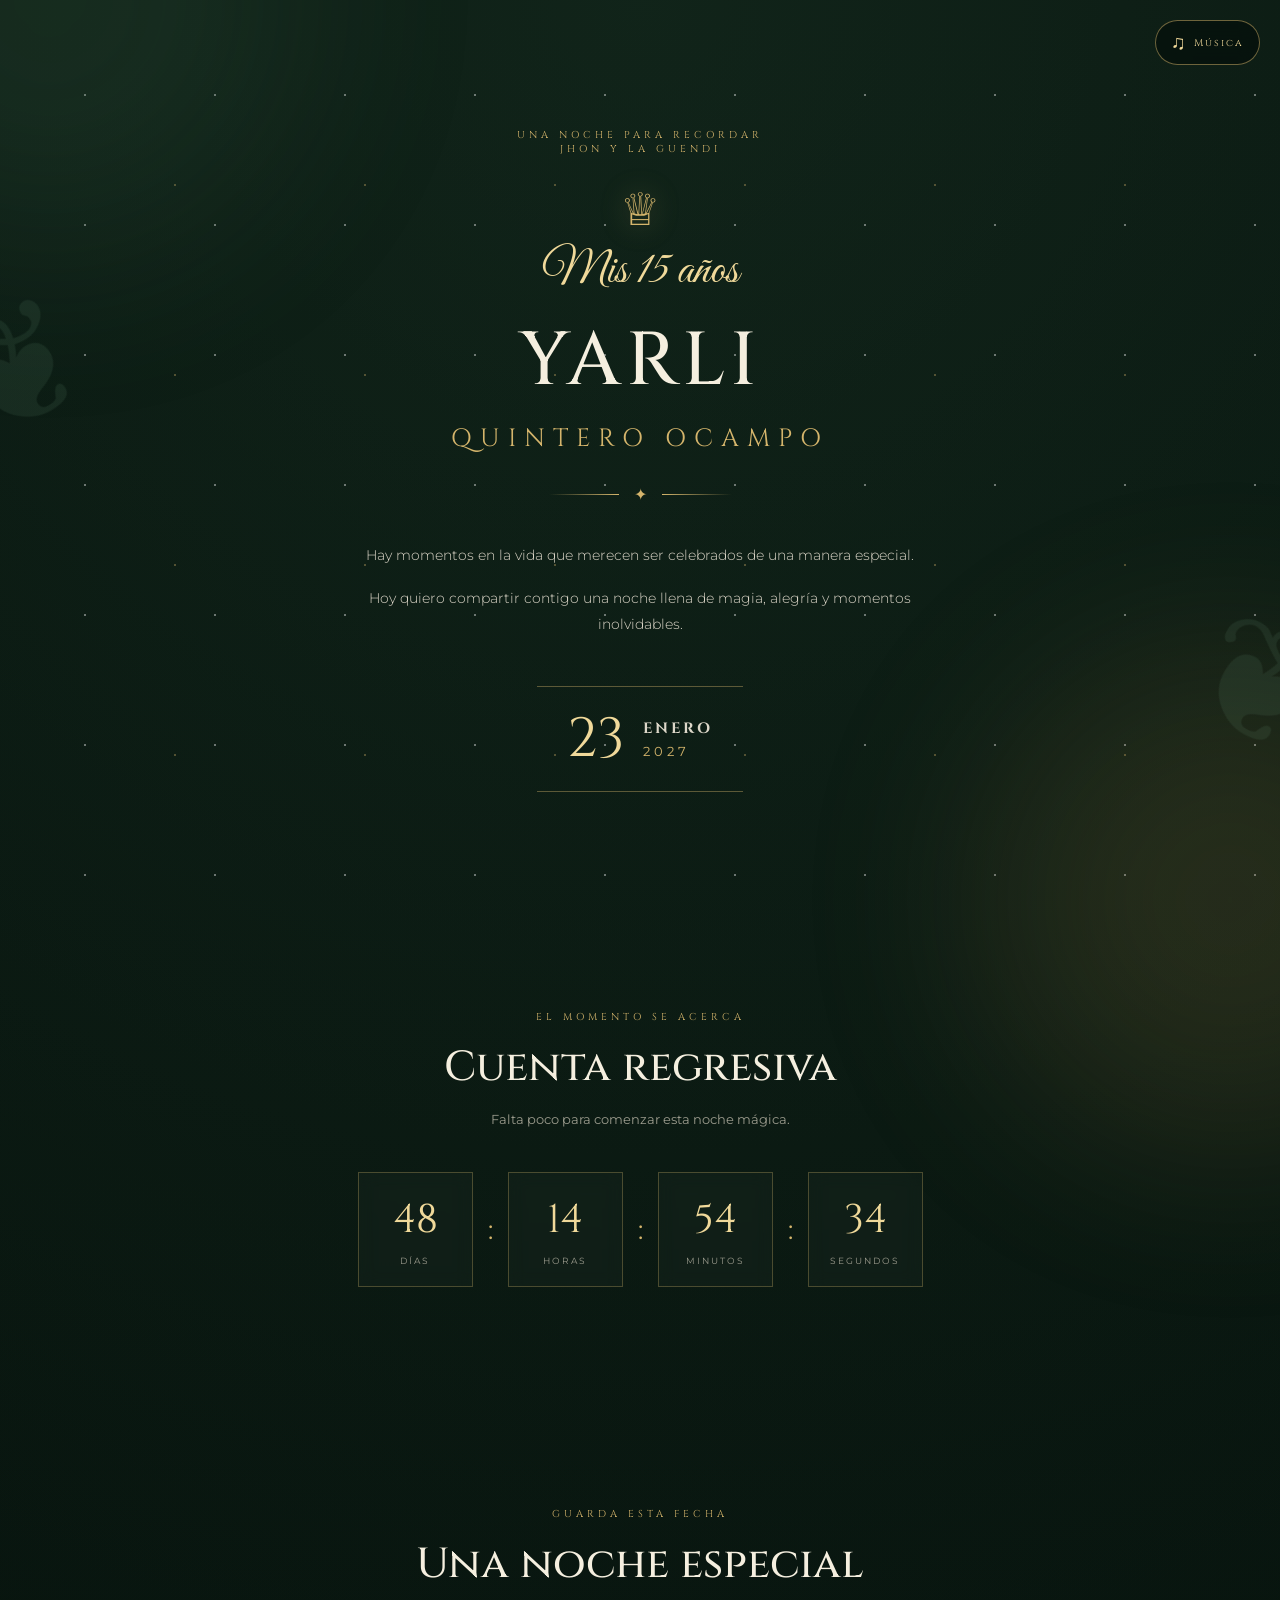
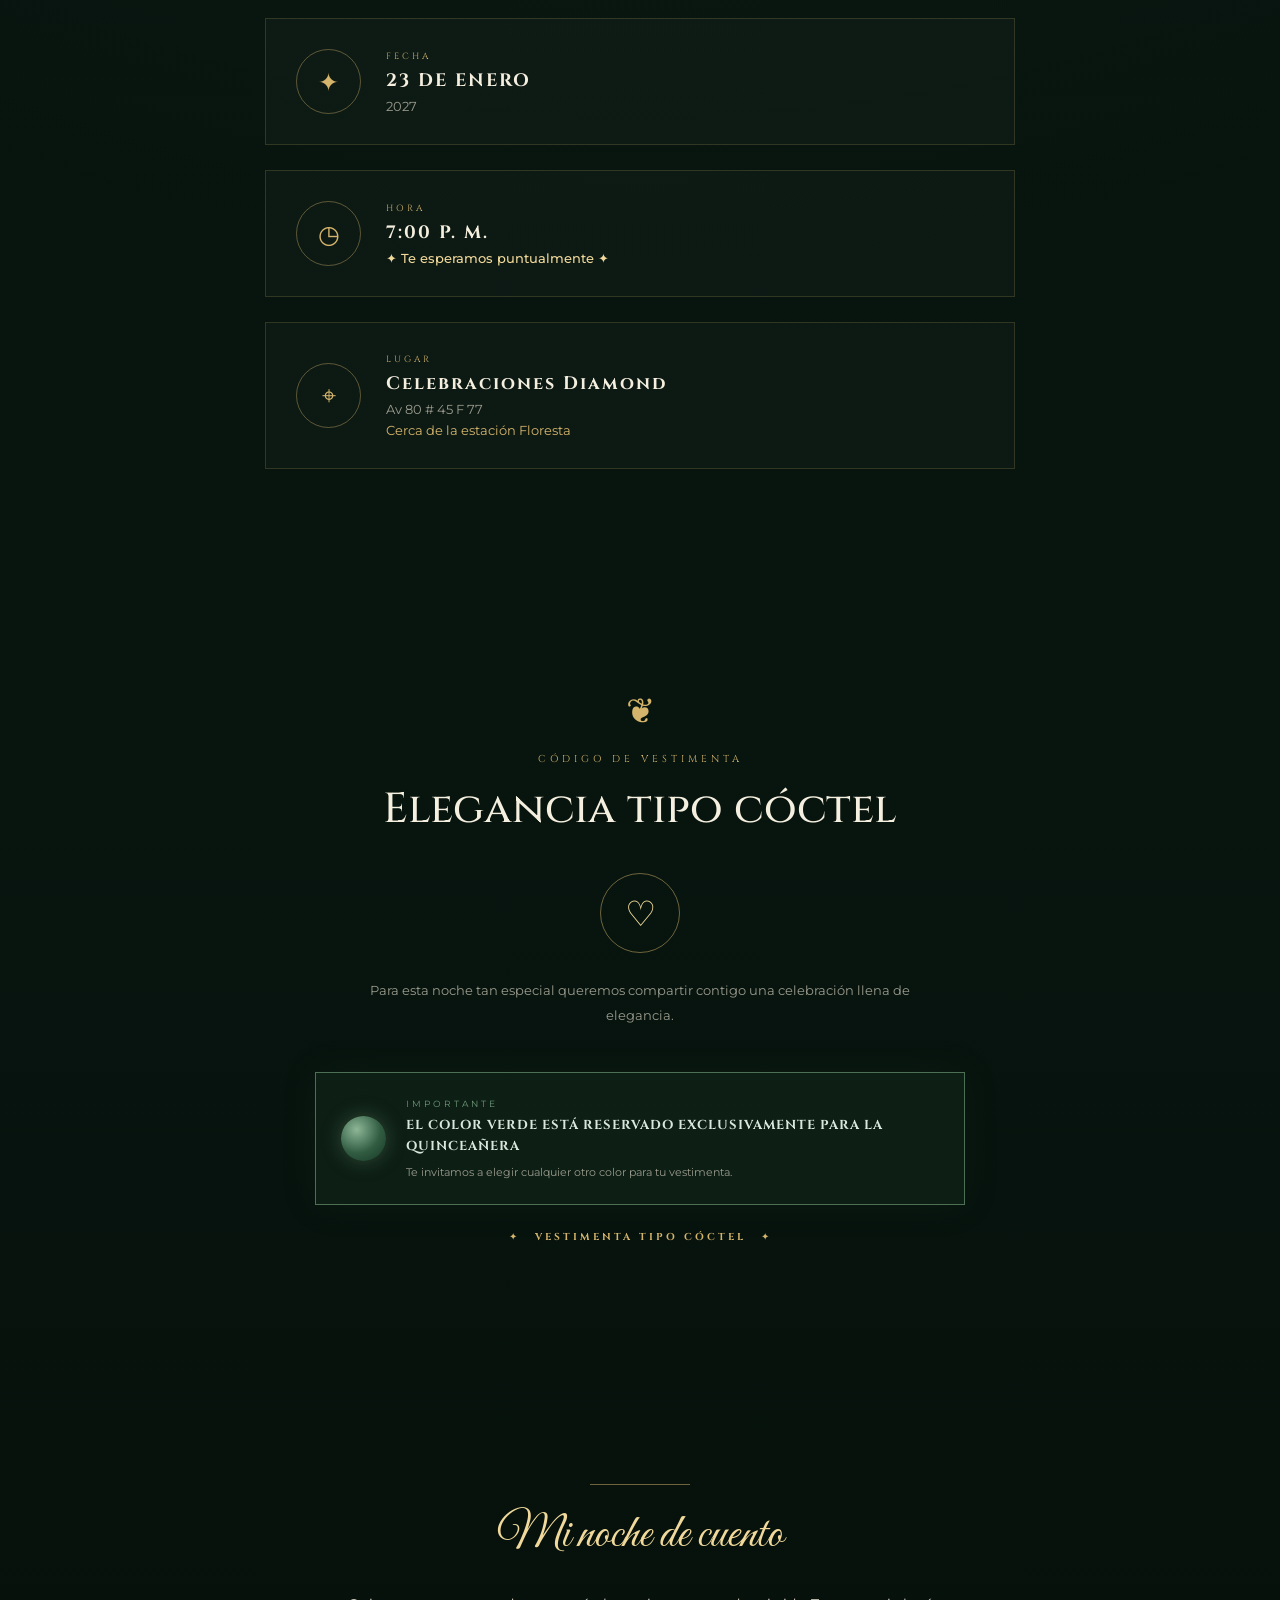
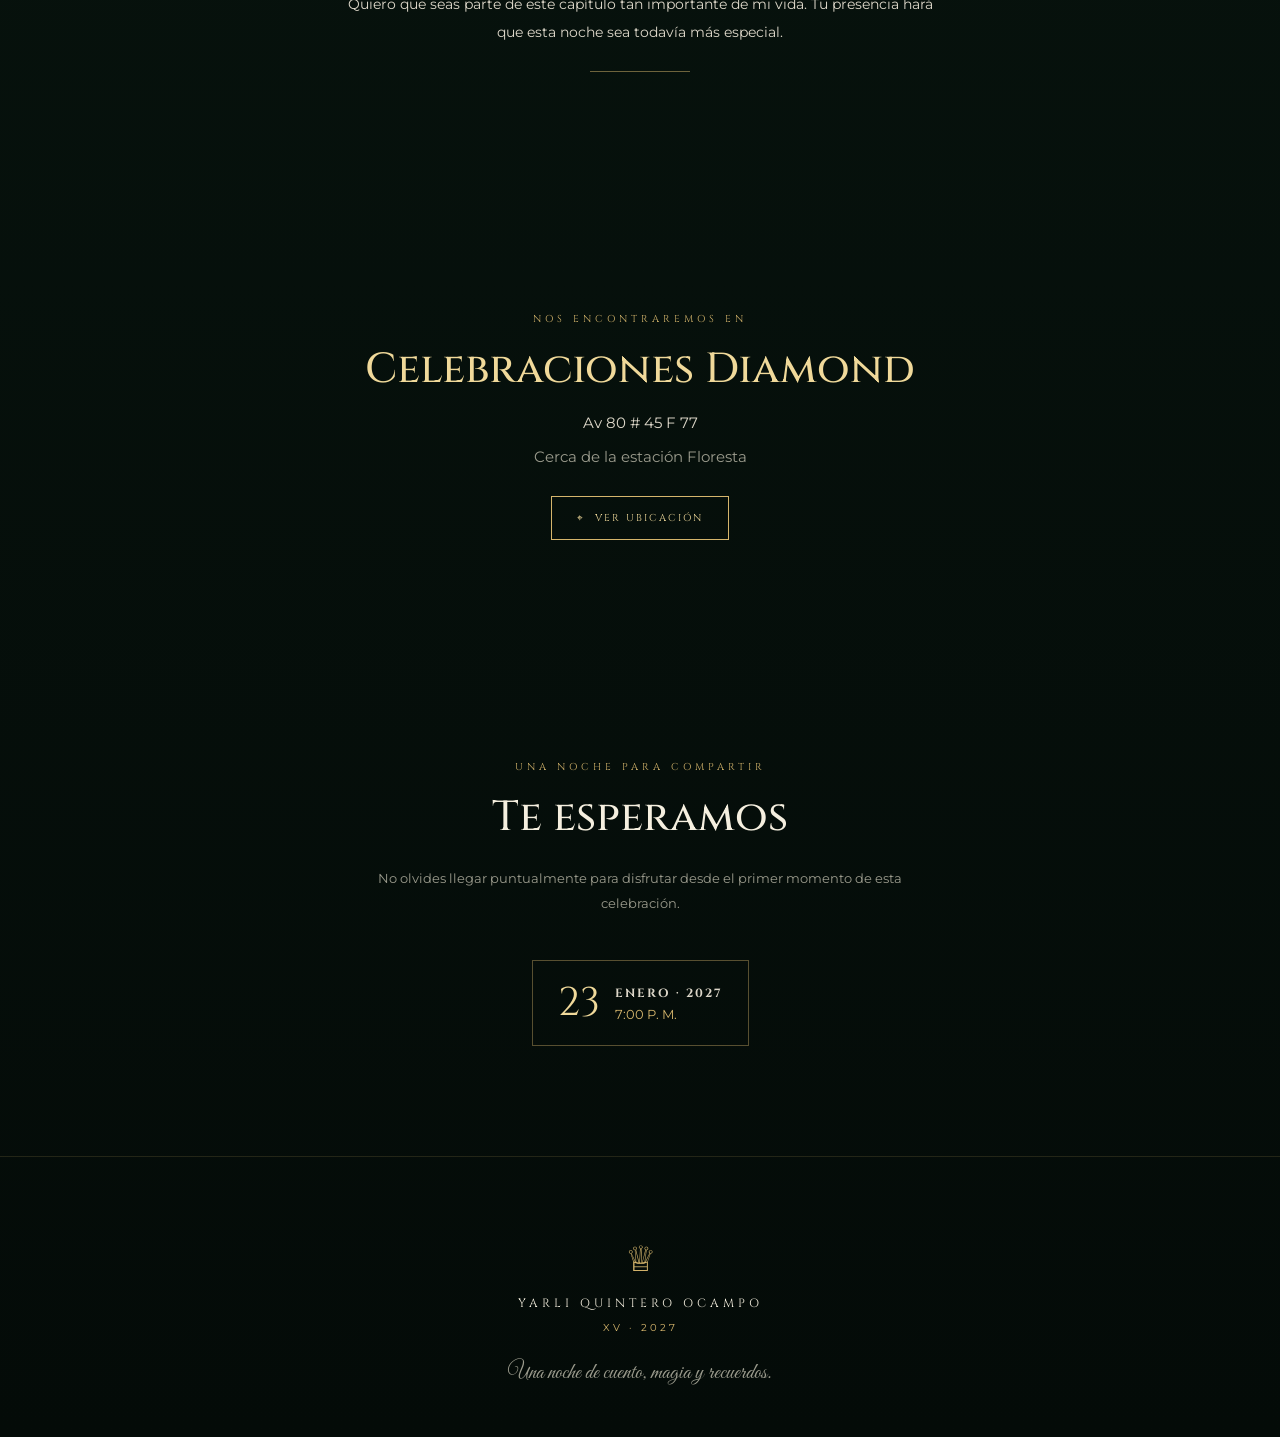
==== commit 7090aa42: "JHNO Y WENDY" ====
--- a/invitacion.html
+++ b/invitacion.html
@@ -47,7 +47,7 @@
     <header class="hero">
 
         <p class="small-title">UNA NOCHE PARA RECORDAR</p>
-
+        <p class="small-title"> JHON Y LA GUENDI</p>
         <div class="crown">♕</div>
 
         <p class="script">Mis 15 años</p>
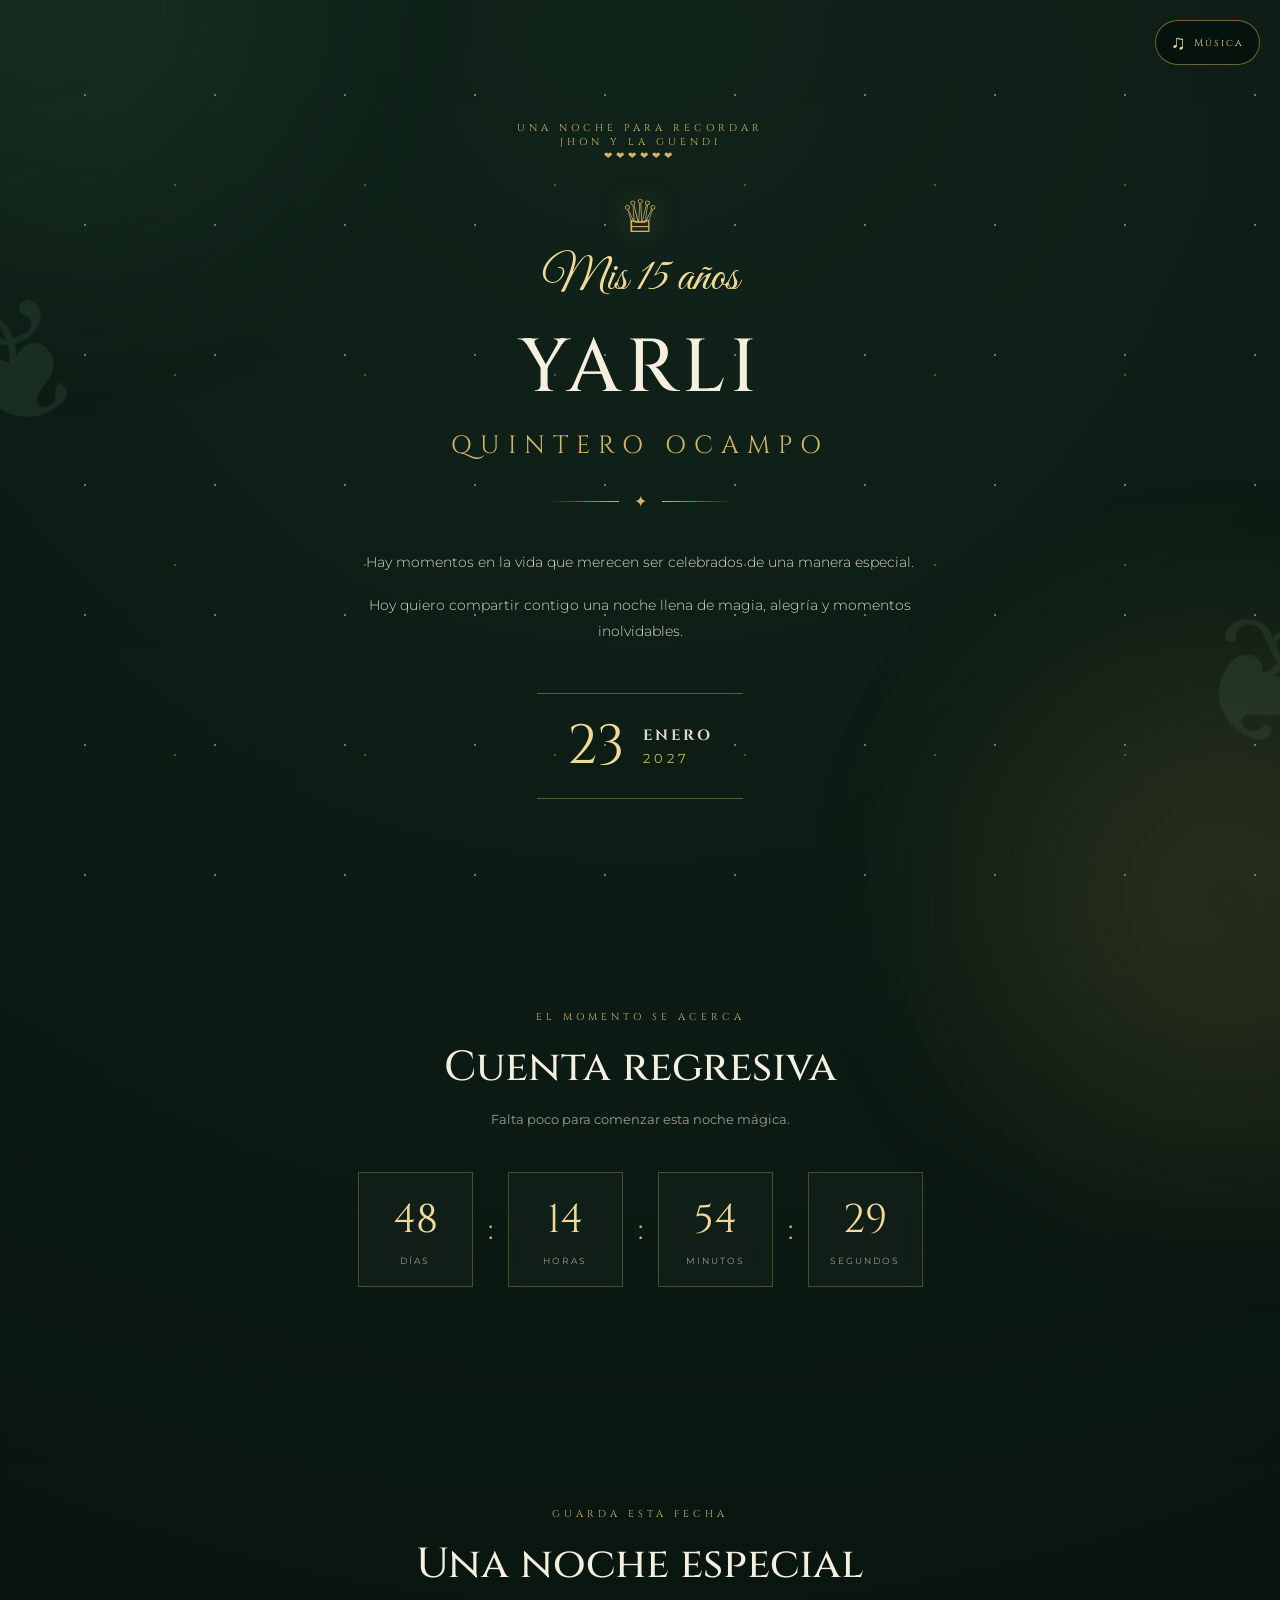
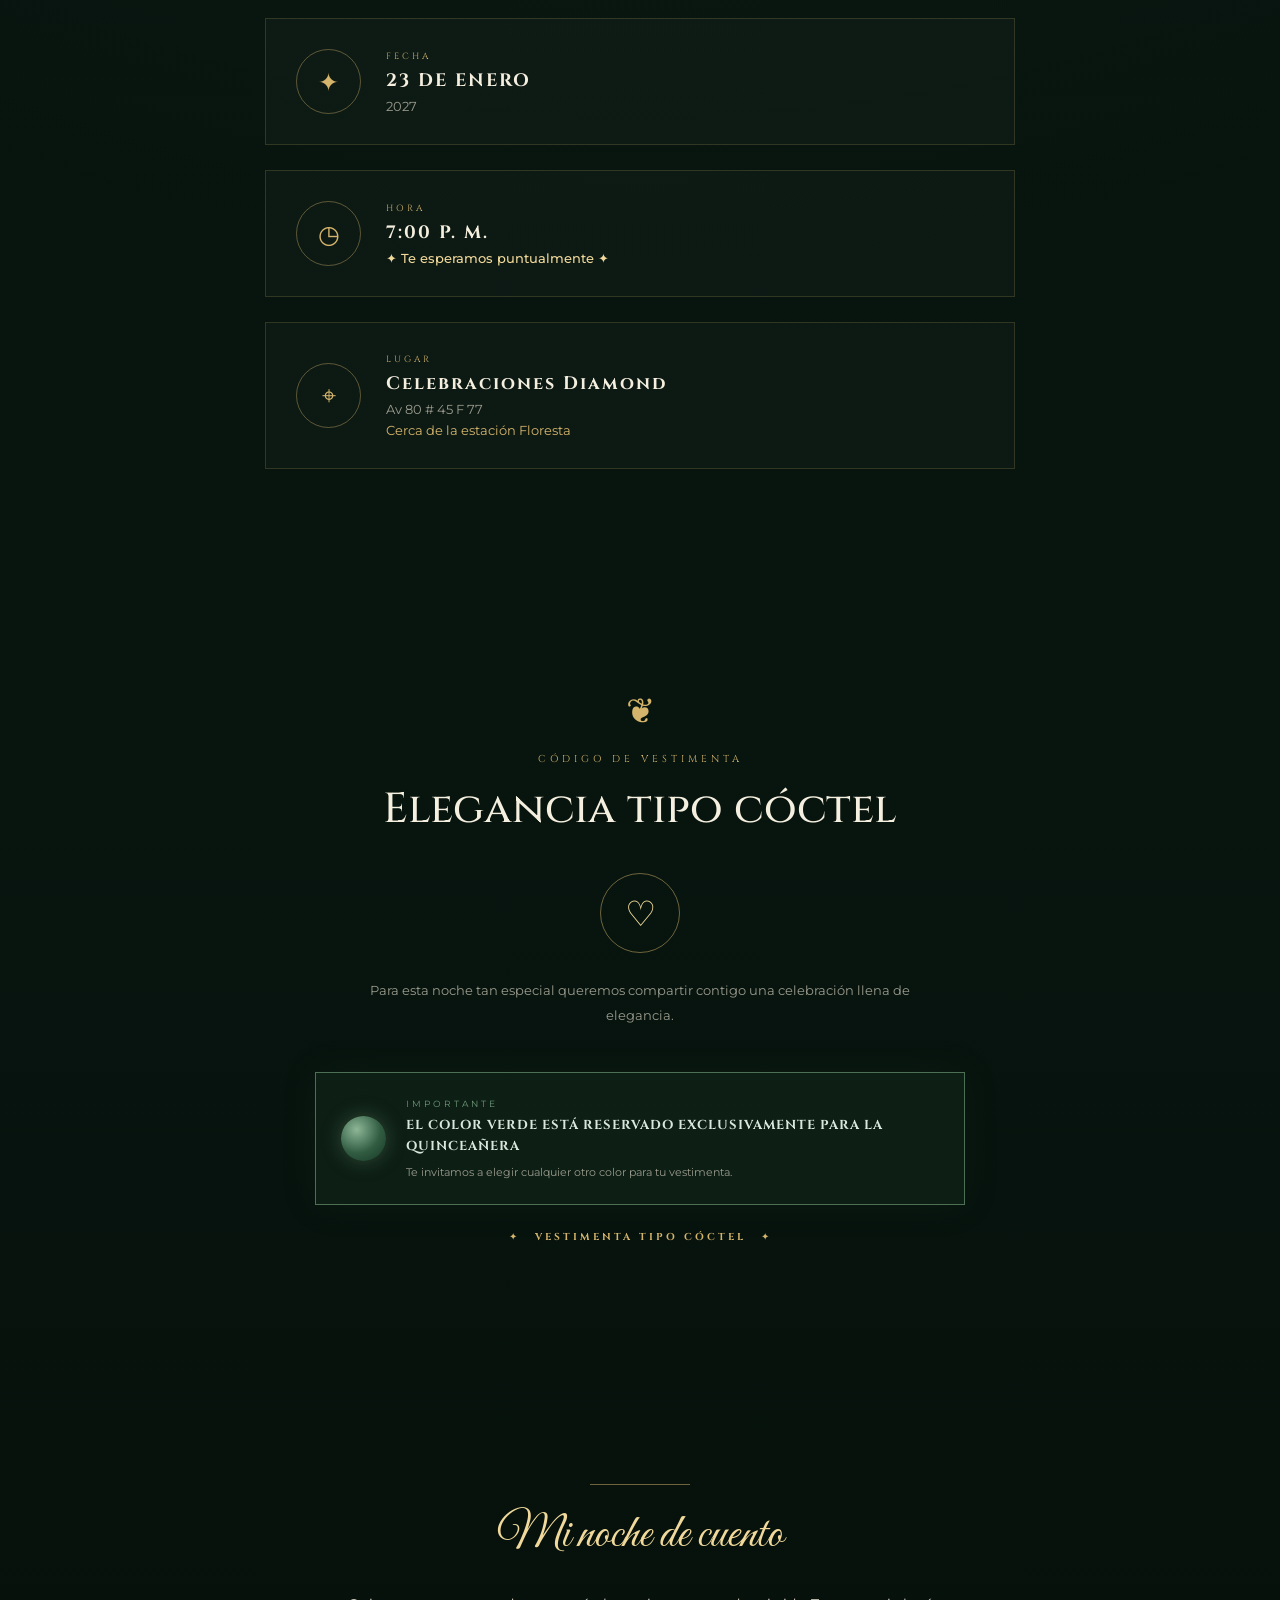
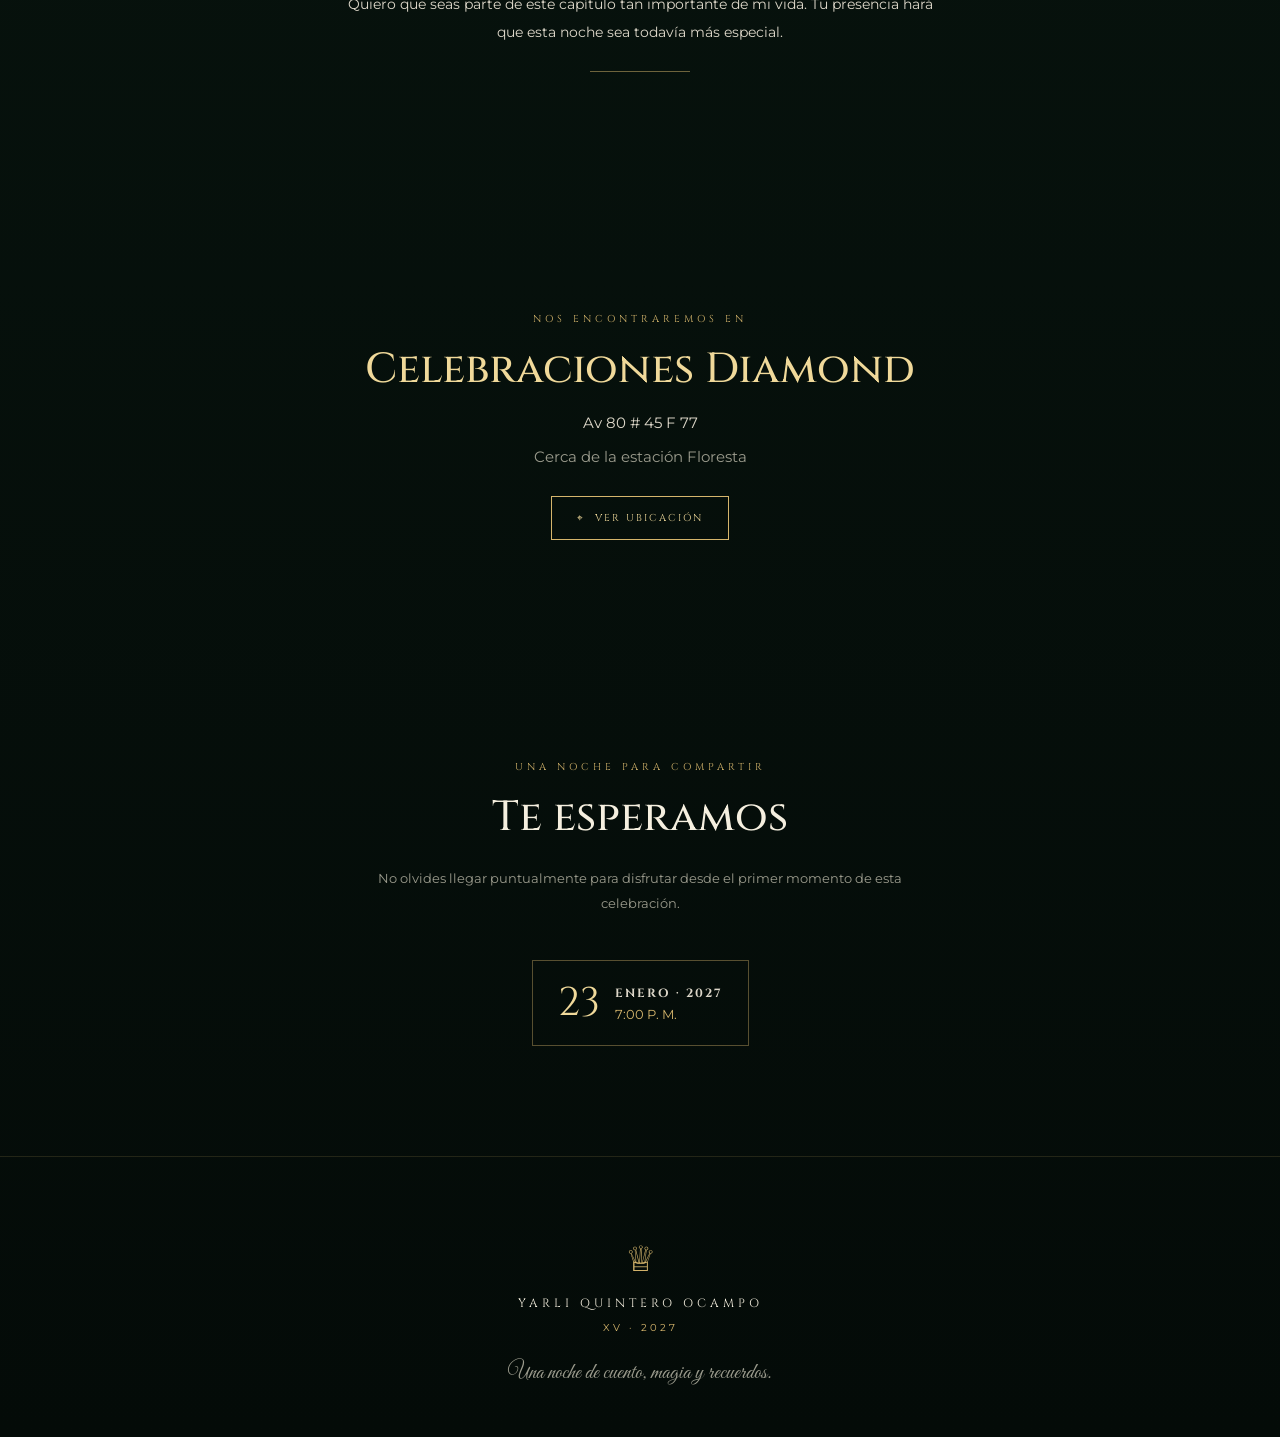
==== commit a5ea316e: "CORAAONES" ====
--- a/invitacion.html
+++ b/invitacion.html
@@ -48,6 +48,7 @@
 
         <p class="small-title">UNA NOCHE PARA RECORDAR</p>
         <p class="small-title"> JHON Y LA GUENDI</p>
+             <p class="small-title"> ❤❤❤❤❤❤</p>
         <div class="crown">♕</div>
 
         <p class="script">Mis 15 años</p>
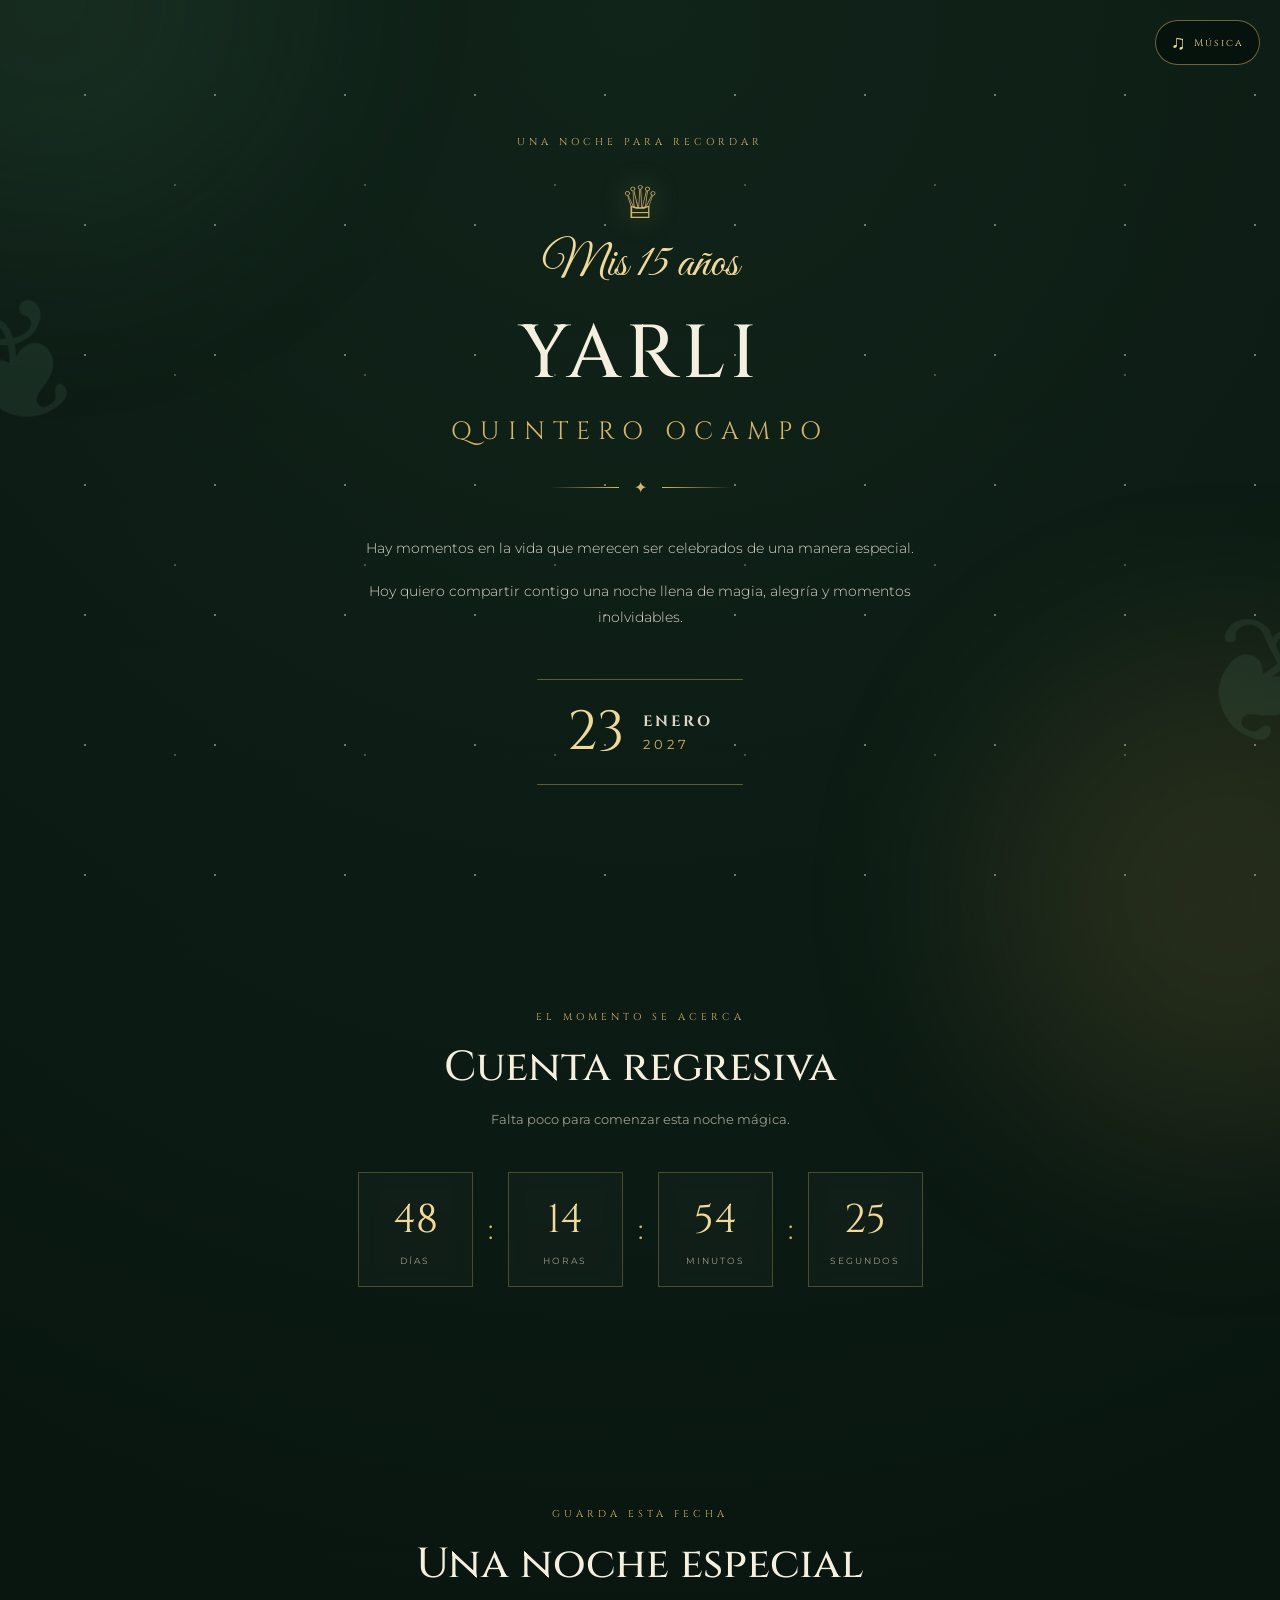
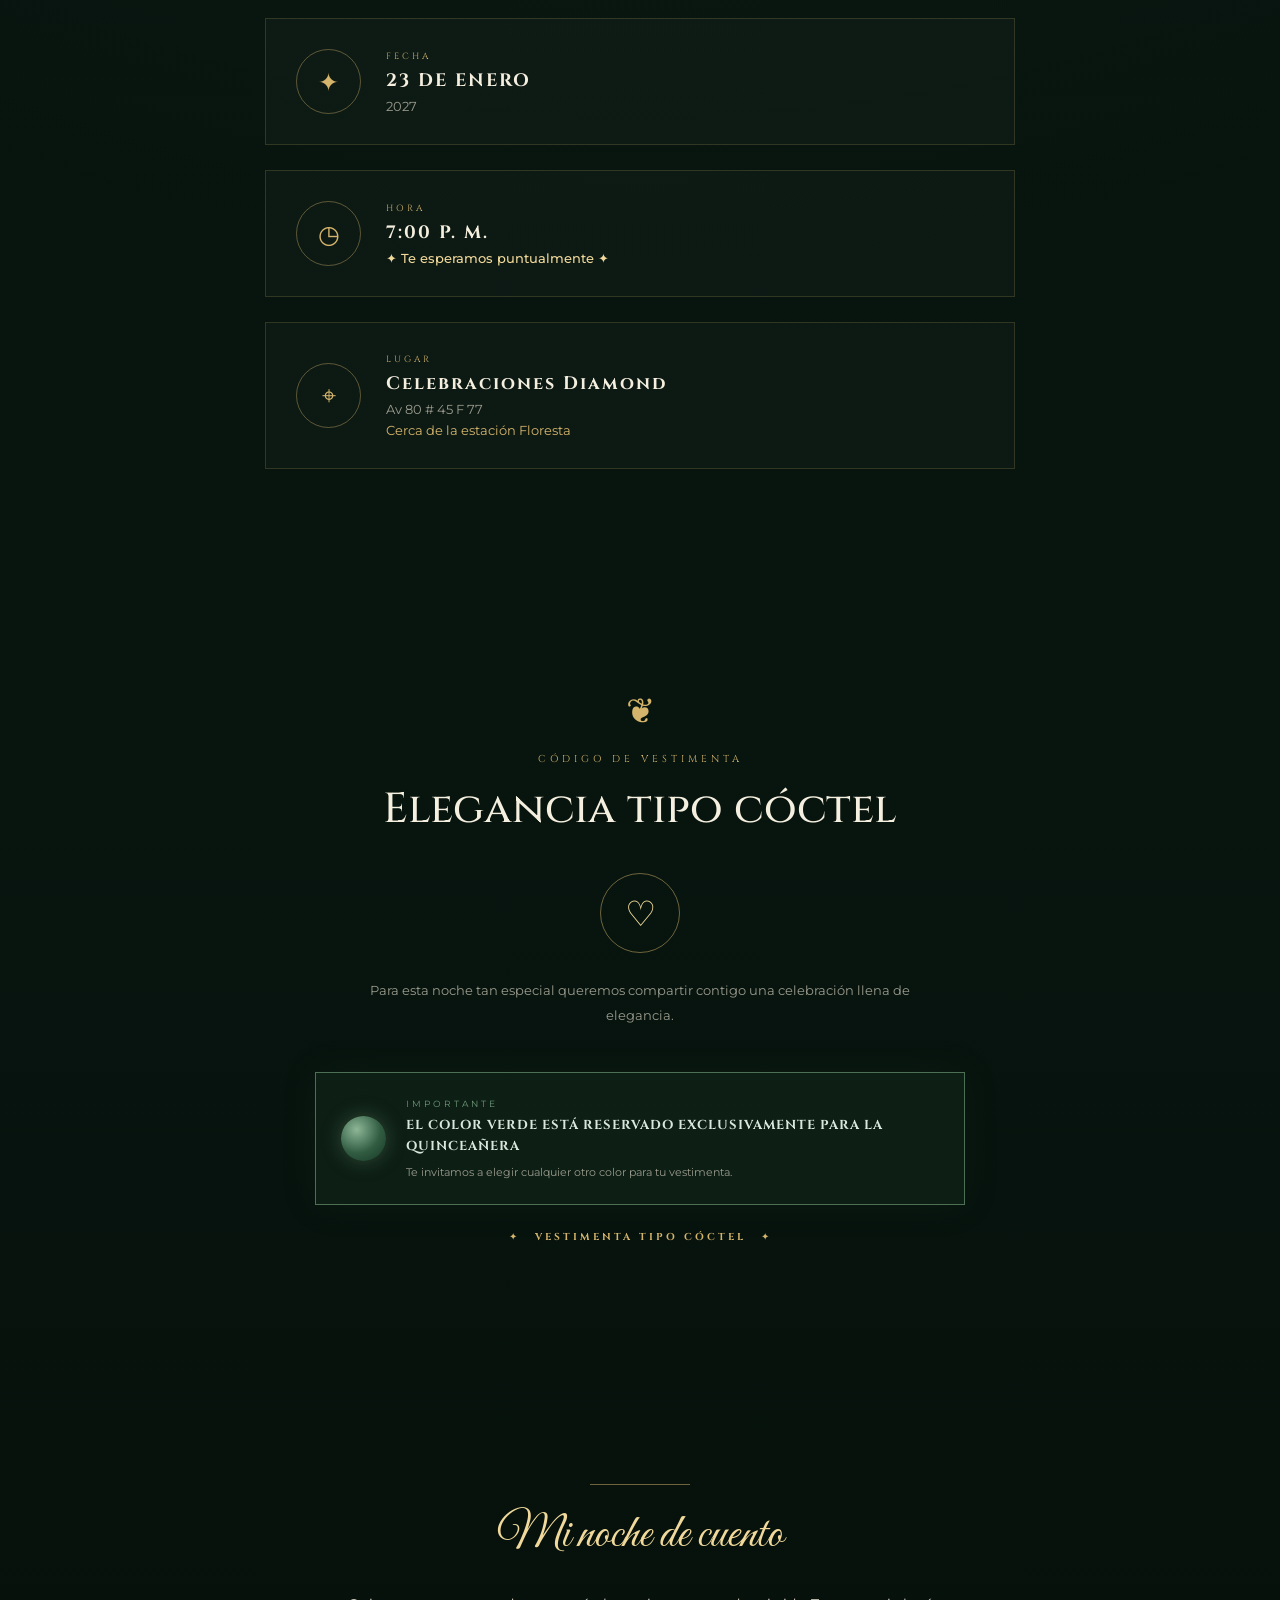
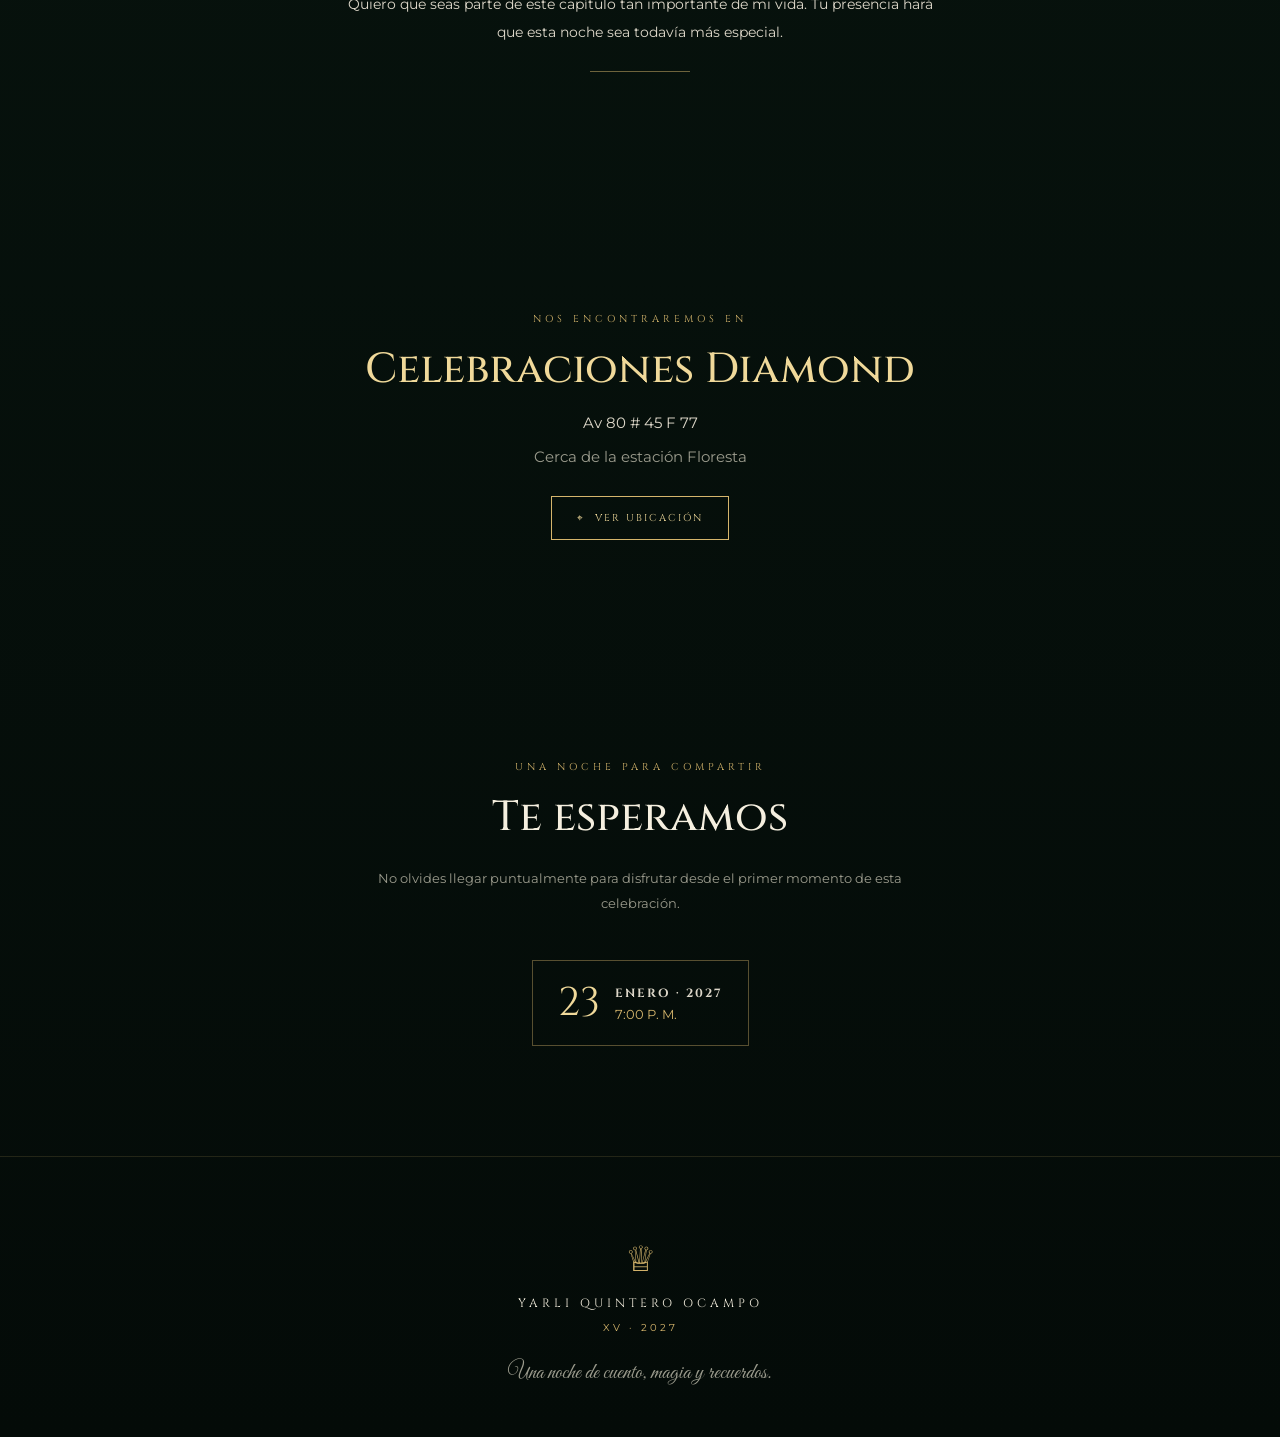
==== commit 14b803c3: "actualicacionde texto" ====
--- a/invitacion.html
+++ b/invitacion.html
@@ -47,8 +47,7 @@
     <header class="hero">
 
         <p class="small-title">UNA NOCHE PARA RECORDAR</p>
-        <p class="small-title"> JHON Y LA GUENDI</p>
-             <p class="small-title"> ❤❤❤❤❤❤</p>
+        
         <div class="crown">♕</div>
 
         <p class="script">Mis 15 años</p>
